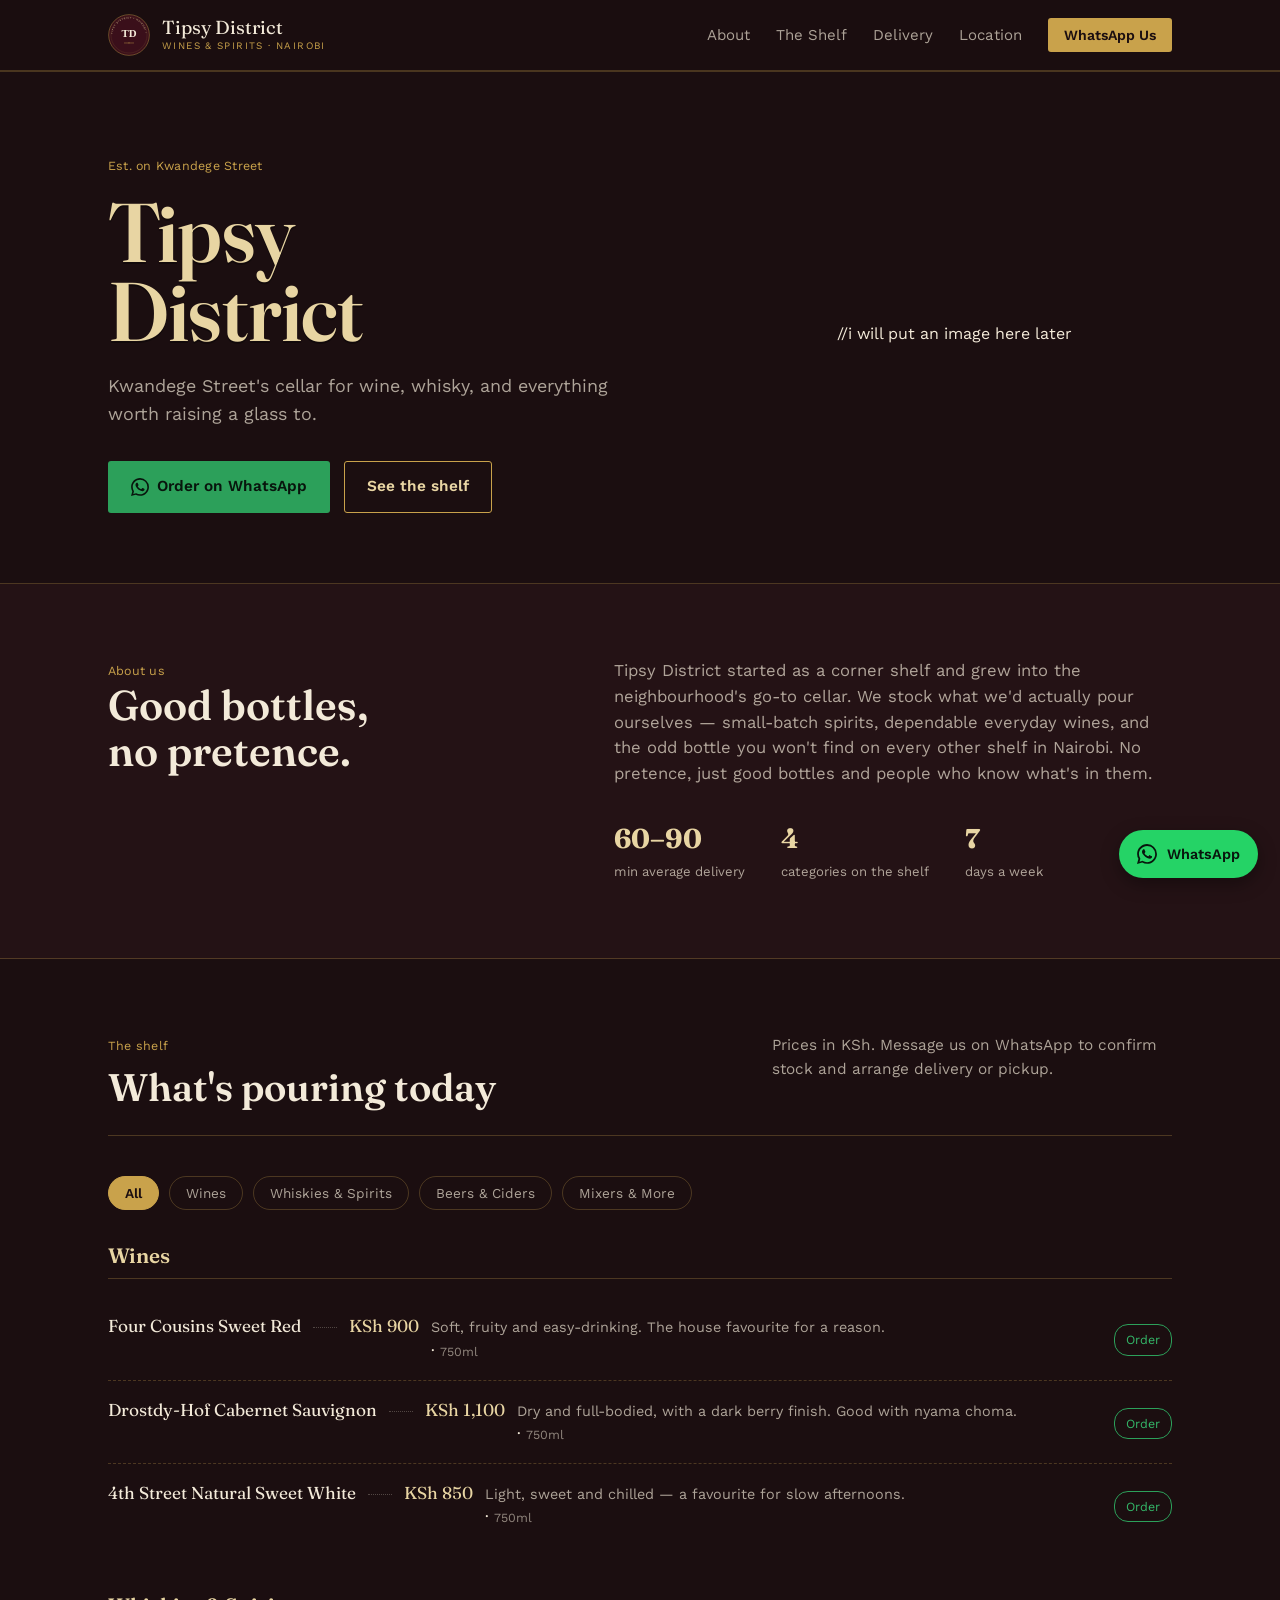
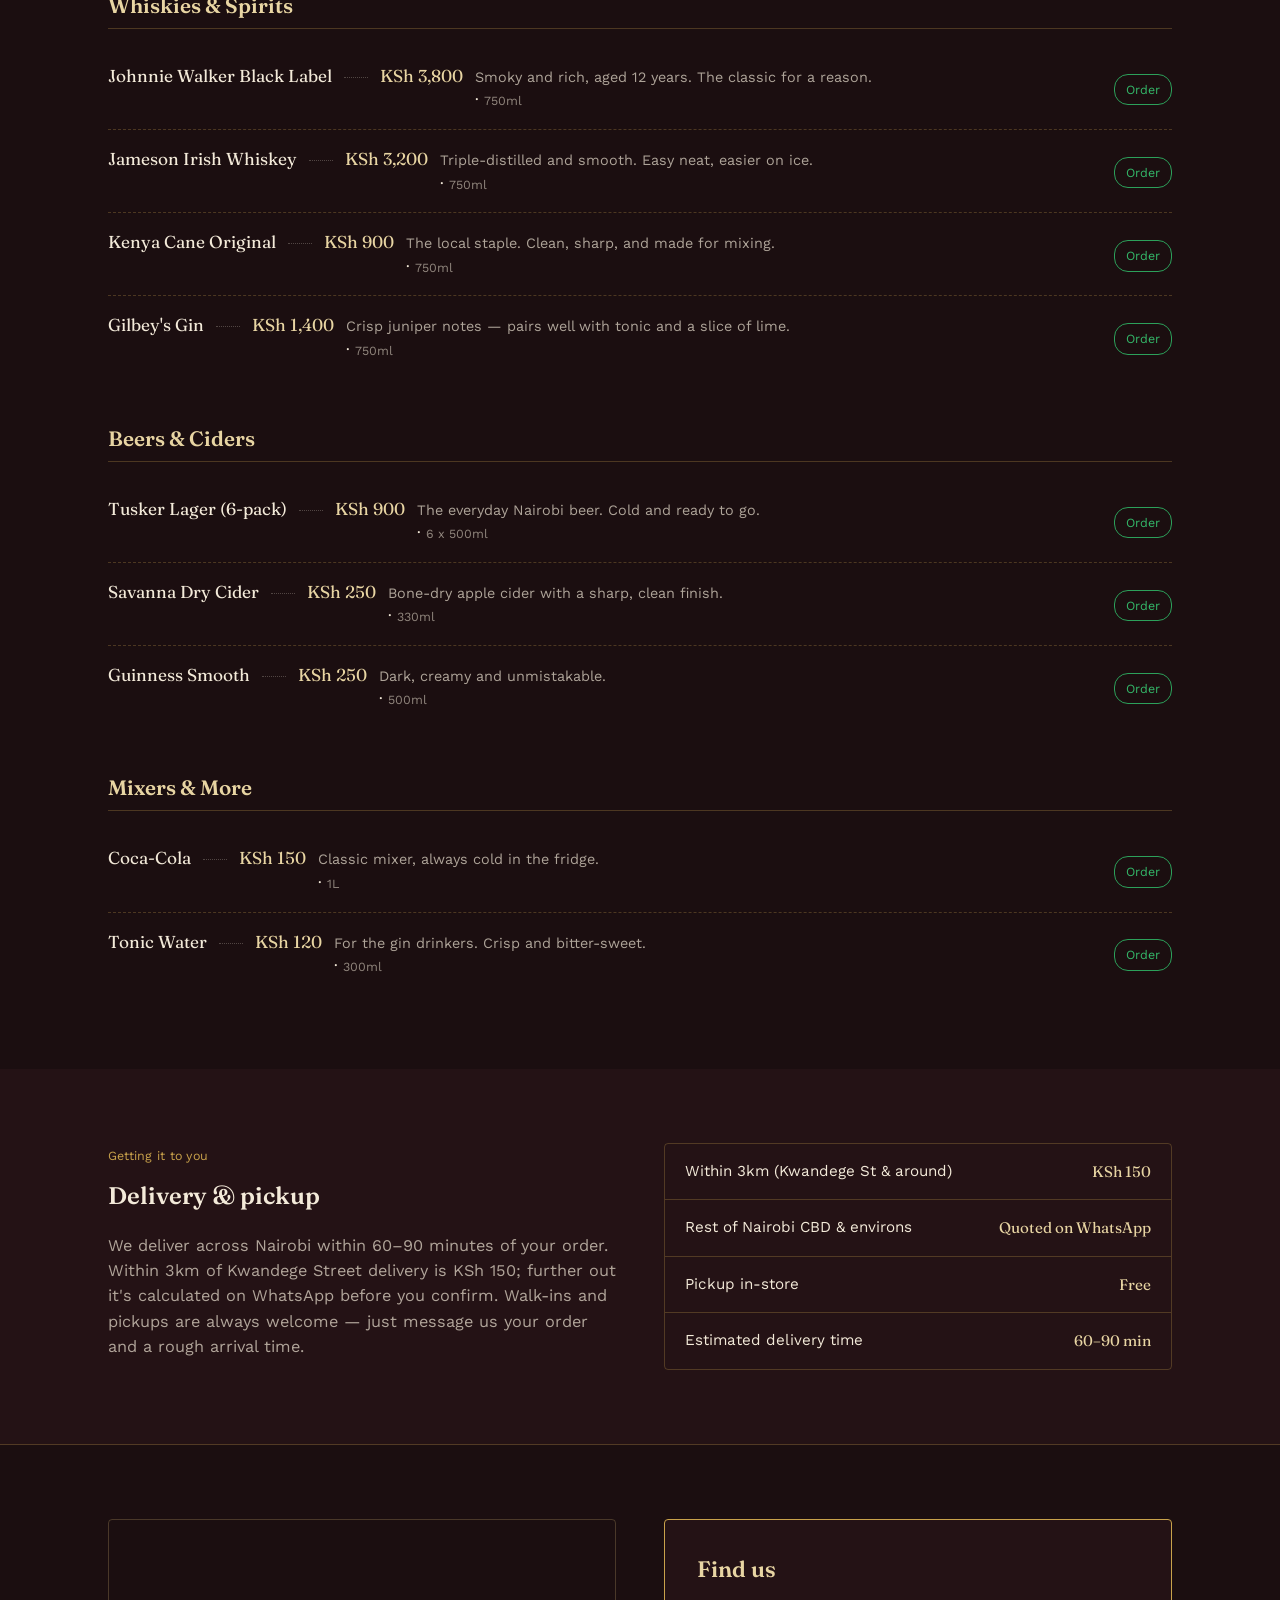
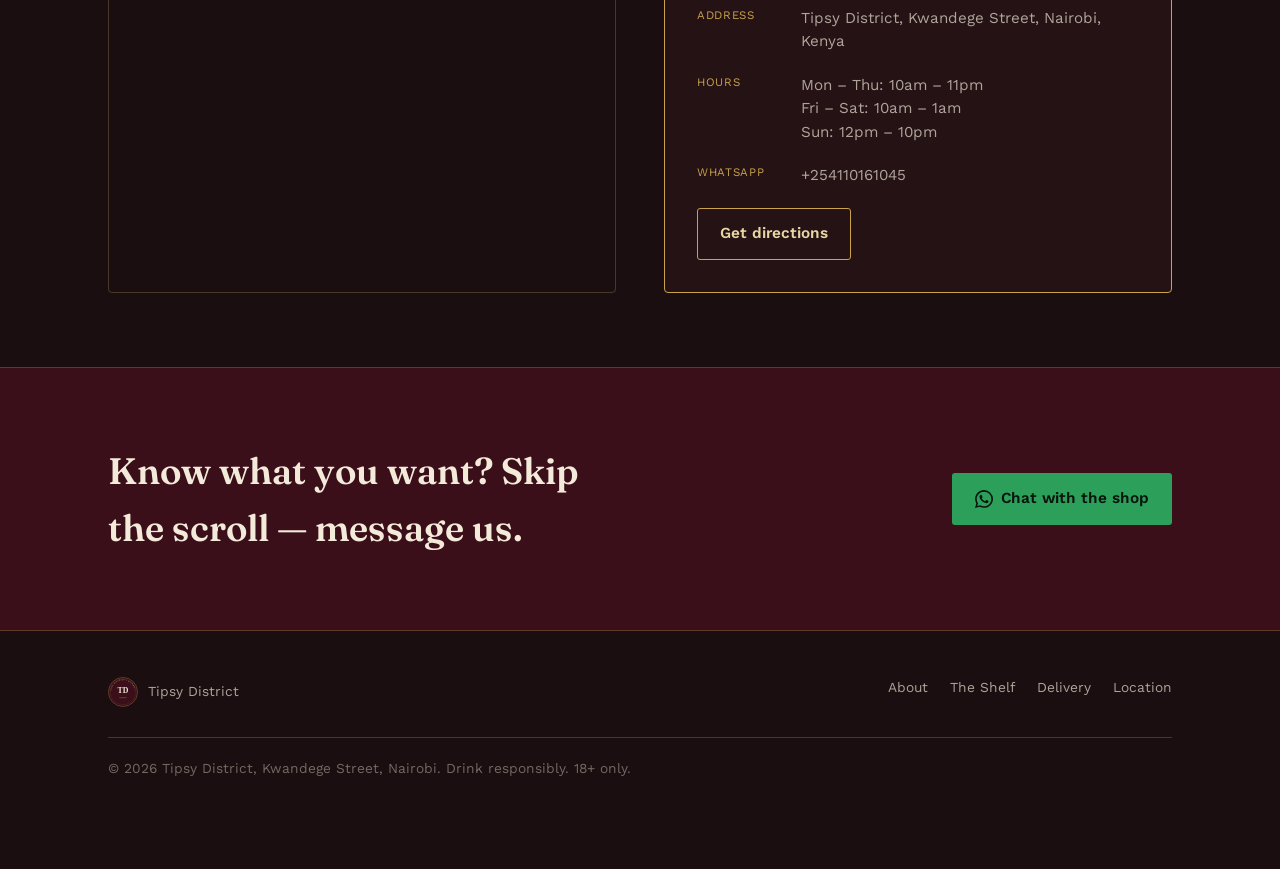
==== tipsy-district/index.html @ b887eca5 "Initial commit" ====
<!DOCTYPE html>
<html lang="en">
<head>
<meta charset="UTF-8">
<meta name="viewport" content="width=device-width, initial-scale=1.0">
<title>Tipsy District — Wines &amp; Spirits, Kwandege Street, Nairobi</title>
<meta name="description" content="Tipsy District is a wines and spirits shop on Kwandege Street, Nairobi. Browse the shelf, order on WhatsApp, and get it delivered.">

<link rel="icon" type="image/svg+xml" href="assets/logo.svg">
<link rel="preconnect" href="https://fonts.googleapis.com">
<link rel="preconnect" href="https://fonts.gstatic.com" crossorigin>
<link href="https://fonts.googleapis.com/css2?family=Fraunces:opsz,wght@9..144,500;9..144,600;9..144,700&family=Work+Sans:wght@400;500;600&display=swap" rel="stylesheet">
<link rel="stylesheet" href="css/style.css">
</head>
<body>

<header class="site-header">
  <nav class="nav">
    <a href="#top" class="brand">
      <img src="assets/logo.svg" alt="Tipsy District emblem">
      <span class="brand-name">Tipsy District<span>WINES &amp; SPIRITS · NAIROBI</span></span>
    </a>
    <button class="nav-toggle" id="navToggle" aria-expanded="false" aria-controls="navLinks" aria-label="Toggle menu">☰</button>
    <ul class="nav-links" id="navLinks">
      <li><a href="#about">About</a></li>
      <li><a href="#menu">The Shelf</a></li>
      <li><a href="#delivery">Delivery</a></li>
      <li><a href="#location">Location</a></li>
      <li><a href="#contact" class="nav-cta">WhatsApp Us</a></li>
    </ul>
  </nav>
</header>

<main id="top">

  <!-- HERO -->
  <section class="hero">
    <div class="wrap">
      <div class="hero-copy">
        <span class="eyebrow">Est. on Kwandege Street</span>
        <h1>Tipsy<br>District</h1>
        <p class="hero-tagline">The neighbourhood cellar for wine, whisky, beer and everything worth raising a glass to — order on WhatsApp, we'll get it to your door.</p>
        <div class="hero-actions">
          <a href="#" class="btn btn-primary" id="heroWaBtn">
            <svg viewBox="0 0 24 24" width="18" height="18" fill="currentColor" aria-hidden="true"><path d="M17.472 14.382c-.297-.149-1.758-.867-2.03-.967-.273-.099-.471-.148-.67.15-.197.297-.767.966-.94 1.164-.173.199-.347.223-.644.075-.297-.15-1.255-.463-2.39-1.475-.883-.788-1.48-1.761-1.653-2.059-.173-.297-.018-.458.13-.606.134-.133.298-.347.446-.52.149-.174.198-.298.298-.497.099-.198.05-.371-.025-.52-.075-.149-.669-1.612-.916-2.207-.242-.579-.487-.5-.669-.51-.173-.008-.371-.01-.57-.01-.198 0-.52.074-.792.372-.272.297-1.04 1.016-1.04 2.479 0 1.462 1.065 2.875 1.213 3.074.149.198 2.096 3.2 5.077 4.487.709.306 1.262.489 1.694.625.712.227 1.36.195 1.871.118.571-.085 1.758-.719 2.006-1.413.248-.694.248-1.289.173-1.413-.074-.124-.272-.198-.57-.347z"/><path d="M12.05 21.785h-.004a9.735 9.735 0 01-4.965-1.36l-.356-.212-3.694.968.986-3.604-.232-.37a9.723 9.723 0 01-1.487-5.18c.002-5.378 4.378-9.753 9.758-9.753 2.607 0 5.055 1.017 6.898 2.862a9.687 9.687 0 012.858 6.9c-.002 5.378-4.378 9.75-9.762 9.75zm8.305-18.06A11.71 11.71 0 0012.05 0C5.495 0 .157 5.335.155 11.892a11.86 11.86 0 001.588 5.945L0 24l6.304-1.654a11.9 11.9 0 005.744 1.464h.005c6.554 0 11.892-5.336 11.895-11.893a11.821 11.821 0 00-3.594-8.192z"/></svg>
            Order on WhatsApp
          </a>
          <a href="#menu" class="btn btn-outline">See the shelf</a>
        </div>
      </div>
      <div class="hero-art" aria-hidden="true">
        //i will put an image here later

      </div>
    </div>
  </section>

  <!-- ABOUT -->
  <section class="about" id="about">
    <div class="wrap about-grid">
      <div>
        <span class="eyebrow">About us</span>
        <h2>Good bottles,<br>no pretence.</h2>
      </div>
      <div class="about-body">
        <p id="aboutText">Loading…</p>
        <div class="about-stats">
          <div><strong>60–90</strong><span>min average delivery</span></div>
          <div><strong>4</strong><span>categories on the shelf</span></div>
          <div><strong>7</strong><span>days a week</span></div>
        </div>
      </div>
    </div>
  </section>

  <!-- MENU / PRODUCTS -->
  <section id="menu">
    <div class="wrap">
      <div class="section-head">
        <div>
          <span class="eyebrow">The shelf</span>
          <h2>What's pouring today</h2>
        </div>
        <p>Prices in KSh. Message us on WhatsApp to confirm stock and arrange delivery or pickup.</p>
      </div>
      <div class="menu-tabs" id="menuTabs"></div>
      <div id="menuList">
        <p class="menu-empty">Loading the shelf…</p>
      </div>
    </div>
  </section>

  <!-- DELIVERY -->
  <section class="delivery" id="delivery">
    <div class="wrap delivery-grid">
      <div class="delivery-body">
        <span class="eyebrow">Getting it to you</span>
        <h2 style="margin: 10px 0 18px;">Delivery &amp; pickup</h2>
        <p id="deliveryText">Loading…</p>
      </div>
      <ul class="delivery-list">
        <li><span class="zone">Within 3km (Kwandege St &amp; around)</span><span class="fee">KSh 150</span></li>
        <li><span class="zone">Rest of Nairobi CBD &amp; environs</span><span class="fee">Quoted on WhatsApp</span></li>
        <li><span class="zone">Pickup in-store</span><span class="fee">Free</span></li>
        <li><span class="zone">Estimated delivery time</span><span class="fee">60–90 min</span></li>
      </ul>
    </div>
  </section>

  <!-- LOCATION -->
  <section id="location">
    <div class="wrap location-grid">
      <div class="location-map">
        <iframe
          src="https://www.google.com/maps?q=Tipsy+District,+Kwandege+St,+Nairobi&output=embed"
          title="Tipsy District location on the map"
          loading="lazy"
          referrerpolicy="no-referrer-when-downgrade">
        </iframe>
      </div>
      <div class="plaque">
        <h3>Find us</h3>
        <div class="plaque-row">
          <span class="plaque-label">ADDRESS</span>
          <span class="plaque-value" id="addressText">Loading…</span>
        </div>
        <div class="plaque-row">
          <span class="plaque-label">HOURS</span>
          <span class="plaque-value" id="hoursText">Loading…</span>
        </div>
        <div class="plaque-row">
          <span class="plaque-label">WHATSAPP</span>
          <span class="plaque-value" id="phoneText">Loading…</span>
        </div>
        <a href="#" class="btn btn-outline" id="directionsBtn" style="width: fit-content;" target="_blank" rel="noopener">Get directions</a>
      </div>
    </div>
  </section>

  <!-- CONTACT BAND -->
  <section class="contact-band" id="contact">
    <div class="wrap">
      <h2>Know what you want? Skip the scroll — message us.</h2>
      <a href="#" class="btn btn-primary" id="bandWaBtn">
        <svg viewBox="0 0 24 24" width="18" height="18" fill="currentColor" aria-hidden="true"><path d="M17.472 14.382c-.297-.149-1.758-.867-2.03-.967-.273-.099-.471-.148-.67.15-.197.297-.767.966-.94 1.164-.173.199-.347.223-.644.075-.297-.15-1.255-.463-2.39-1.475-.883-.788-1.48-1.761-1.653-2.059-.173-.297-.018-.458.13-.606.134-.133.298-.347.446-.52.149-.174.198-.298.298-.497.099-.198.05-.371-.025-.52-.075-.149-.669-1.612-.916-2.207-.242-.579-.487-.5-.669-.51-.173-.008-.371-.01-.57-.01-.198 0-.52.074-.792.372-.272.297-1.04 1.016-1.04 2.479 0 1.462 1.065 2.875 1.213 3.074.149.198 2.096 3.2 5.077 4.487.709.306 1.262.489 1.694.625.712.227 1.36.195 1.871.118.571-.085 1.758-.719 2.006-1.413.248-.694.248-1.289.173-1.413-.074-.124-.272-.198-.57-.347z"/><path d="M12.05 21.785h-.004a9.735 9.735 0 01-4.965-1.36l-.356-.212-3.694.968.986-3.604-.232-.37a9.723 9.723 0 01-1.487-5.18c.002-5.378 4.378-9.753 9.758-9.753 2.607 0 5.055 1.017 6.898 2.862a9.687 9.687 0 012.858 6.9c-.002 5.378-4.378 9.75-9.762 9.75zm8.305-18.06A11.71 11.71 0 0012.05 0C5.495 0 .157 5.335.155 11.892a11.86 11.86 0 001.588 5.945L0 24l6.304-1.654a11.9 11.9 0 005.744 1.464h.005c6.554 0 11.892-5.336 11.895-11.893a11.821 11.821 0 00-3.594-8.192z"/></svg>
        Chat with the shop
      </a>
    </div>
  </section>

</main>

<footer>
  <div class="wrap">
    <div class="footer-grid">
      <div class="footer-brand">
        <img src="assets/logo.svg" alt="">
        <span>Tipsy District</span>
      </div>
      <ul class="footer-links">
        <li><a href="#about">About</a></li>
        <li><a href="#menu">The Shelf</a></li>
        <li><a href="#delivery">Delivery</a></li>
        <li><a href="#location">Location</a></li>
      </ul>
    </div>
    <p class="footer-bottom">© <span id="year"></span> Tipsy District, Kwandege Street, Nairobi. Drink responsibly. 18+ only.</p>
  </div>
</footer>

<a href="#" class="wa-float" id="floatWaBtn" target="_blank" rel="noopener" aria-label="Message us on WhatsApp">
  <svg viewBox="0 0 24 24" fill="currentColor" aria-hidden="true"><path d="M17.472 14.382c-.297-.149-1.758-.867-2.03-.967-.273-.099-.471-.148-.67.15-.197.297-.767.966-.94 1.164-.173.199-.347.223-.644.075-.297-.15-1.255-.463-2.39-1.475-.883-.788-1.48-1.761-1.653-2.059-.173-.297-.018-.458.13-.606.134-.133.298-.347.446-.52.149-.174.198-.298.298-.497.099-.198.05-.371-.025-.52-.075-.149-.669-1.612-.916-2.207-.242-.579-.487-.5-.669-.51-.173-.008-.371-.01-.57-.01-.198 0-.52.074-.792.372-.272.297-1.04 1.016-1.04 2.479 0 1.462 1.065 2.875 1.213 3.074.149.198 2.096 3.2 5.077 4.487.709.306 1.262.489 1.694.625.712.227 1.36.195 1.871.118.571-.085 1.758-.719 2.006-1.413.248-.694.248-1.289.173-1.413-.074-.124-.272-.198-.57-.347z"/><path d="M12.05 21.785h-.004a9.735 9.735 0 01-4.965-1.36l-.356-.212-3.694.968.986-3.604-.232-.37a9.723 9.723 0 01-1.487-5.18c.002-5.378 4.378-9.753 9.758-9.753 2.607 0 5.055 1.017 6.898 2.862a9.687 9.687 0 012.858 6.9c-.002 5.378-4.378 9.75-9.762 9.75zm8.305-18.06A11.71 11.71 0 0012.05 0C5.495 0 .157 5.335.155 11.892a11.86 11.86 0 001.588 5.945L0 24l6.304-1.654a11.9 11.9 0 005.744 1.464h.005c6.554 0 11.892-5.336 11.895-11.893a11.821 11.821 0 00-3.594-8.192z"/></svg>
  <span id="floatWaLabel">WhatsApp</span>
</a>

<script src="js/main.js"></script>
</body>
</html>
---- tipsy-district/css/style.css ----
/* ---------------------------------------------------------
   Tipsy District — design tokens
--------------------------------------------------------- */
:root {
  --ink: #1B0E10;
  --burgundy: #5C1A2B;
  --burgundy-deep: #3A0F1A;
  --brass: #C9A24B;
  --brass-soft: #E8D5A3;
  --paper: #F3EAD9;
  --surface: #241215;
  --surface-line: rgba(201, 162, 75, 0.28);
  --text-dim: rgba(243, 234, 217, 0.68);

  --font-display: "Fraunces", Georgia, "Times New Roman", serif;
  --font-body: "Work Sans", -apple-system, BlinkMacSystemFont, "Segoe UI", sans-serif;

  --content-width: 1120px;
}

@media (prefers-reduced-motion: no-preference) {
  html { scroll-behavior: smooth; }
}

* { box-sizing: border-box; }

html, body {
  margin: 0;
  padding: 0;
  background: var(--ink);
  color: var(--paper);
  font-family: var(--font-body);
  font-size: 16px;
  line-height: 1.55;
}

body {
  
}

img { max-width: 100%; display: block; }

a { color: inherit; }

h1, h2, h3 {
  font-family: var(--font-display);
  font-weight: 600;
  margin: 0;
  color: var(--paper);
}

p { margin: 0; }

.wrap {
  max-width: var(--content-width);
  margin: 0 auto;
  padding: 0 28px;
}

.eyebrow {
  font-family: var(--font-body);
  font-size: 0.78rem;
  color: var(--brass);
  letter-spacing: 0.02em;
}

/* Focus visibility */
a:focus-visible,
button:focus-visible,
input:focus-visible,
textarea:focus-visible {
  outline: 2px solid var(--brass);
  outline-offset: 3px;
}

/* ---------------------------------------------------------
   Nav
--------------------------------------------------------- */
.site-header {
  position: sticky;
  top: 0;
  z-index: 40;
  background: rgba(27, 14, 16, 0.92);
  backdrop-filter: blur(6px);
  border-bottom: 2px solid var(--surface-line);
}

.nav {
  display: flex;
  align-items: center;
  justify-content: space-between;
  padding: 14px 28px;
  max-width: var(--content-width);
  margin: 0 auto;
  gap: 18px;
}

.brand {
  display: flex;
  align-items: center;
  gap: 12px;
  text-decoration: none;
}

.brand img { width: 42px; height: 42px; }

.brand-name {
  font-family: var(--font-display);
  font-size: 1.18rem;
  color: var(--paper);
  line-height: 1;
}

.brand-name span {
  display: block;
  font-family: var(--font-body);
  font-size: 0.62rem;
  color: var(--brass);
  letter-spacing: 0.14em;
  margin-top: 3px;
}

.nav-links {
  display: flex;
  align-items: center;
  gap: 26px;
  list-style: none;
  margin: 0;
  padding: 0;
}

.nav-links a {
  text-decoration: none;
  color: var(--text-dim);
  font-size: 0.94rem;
  transition: color 0.15s ease;
}

.nav-links a:hover { color: var(--brass-soft); }

.nav-cta {
  background: var(--brass);
  color: var(--ink) !important;
  padding: 9px 16px;
  border-radius: 3px;
  font-weight: 600;
  font-size: 0.88rem !important;
}

.nav-cta:hover { background: var(--brass-soft); }

.nav-toggle {
  display: none;
  background: none;
  border: 1px solid var(--surface-line);
  color: var(--paper);
  border-radius: 3px;
  padding: 8px 10px;
  font-size: 1.1rem;
}

/* ---------------------------------------------------------
   Hero
--------------------------------------------------------- */
.hero {
  padding: 84px 0 70px;
  border-bottom: 1px solid var(--surface-line);
  position: relative;
  overflow: hidden;
}

.hero .wrap {
  display: grid;
  grid-template-columns: 1.15fr 0.85fr;
  gap: 40px;
  align-items: center;
}

.hero-copy .eyebrow { display: block; margin-bottom: 18px; }

.hero h1 {
  font-size: clamp(3rem, 7vw, 5.2rem);
  line-height: 0.94;
  letter-spacing: -0.01em;
  color: var(--brass-soft);
  text-shadow: 0 2px 0 rgba(0,0,0,0.35);
}

.hero-tagline {
  margin-top: 22px;
  max-width: 46ch;
  font-size: 1.12rem;
  color: var(--text-dim);
}

.hero-actions {
  display: flex;
  gap: 14px;
  margin-top: 34px;
  flex-wrap: wrap;
}

.btn {
  display: inline-flex;
  align-items: center;
  gap: 8px;
  padding: 13px 22px;
  border-radius: 3px;
  text-decoration: none;
  font-size: 0.96rem;
  font-weight: 600;
  border: 1px solid transparent;
  cursor: pointer;
  transition: transform 0.12s ease, background 0.15s ease, border-color 0.15s ease;
}

.btn:hover { transform: translateY(-1px); }

.btn-primary {
  background: #2CA05A;
  color: #08150d;
}
.btn-primary:hover { background: #34b869; }

.btn-outline {
  background: transparent;
  border-color: var(--brass);
  color: var(--brass-soft);
}
.btn-outline:hover { background: rgba(201,162,75,0.1); }

.hero-art {
  display: flex;
  justify-content: center;
}

.hero-art svg { width: 100%; max-width: 300px; height: auto; }

/* ---------------------------------------------------------
   Section shell
--------------------------------------------------------- */
section { padding: 74px 0; }

.section-head {
  display: flex;
  align-items: baseline;
  justify-content: space-between;
  gap: 20px;
  margin-bottom: 40px;
  border-bottom: 1px solid var(--surface-line);
  padding-bottom: 18px;
}

.section-head h2 {
  font-size: clamp(1.8rem, 3vw, 2.4rem);
}

.section-head p {
  color: var(--text-dim);
  max-width: 40ch;
  font-size: 0.96rem;
}

/* ---------------------------------------------------------
   About
--------------------------------------------------------- */
.about { background: var(--surface); border-bottom: 1px solid var(--surface-line); }

.about-grid {
  display: grid;
  grid-template-columns: 0.9fr 1.1fr;
  gap: 50px;
  align-items: start;
}

.about h2 {
  font-size: clamp(1.9rem, 3.4vw, 2.6rem);
  line-height: 1.1;
}

.about-body p {
  font-size: 1.04rem;
  color: var(--text-dim);
  max-width: 60ch;
}

.about-stats {
  margin-top: 30px;
  display: flex;
  gap: 36px;
  flex-wrap: wrap;
}

.about-stats div strong {
  display: block;
  font-family: var(--font-display);
  font-size: 1.7rem;
  color: var(--brass-soft);
}

.about-stats div span {
  font-size: 0.82rem;
  color: var(--text-dim);
}

/* ---------------------------------------------------------
   Menu / Products
--------------------------------------------------------- */
.menu-tabs {
  display: flex;
  flex-wrap: wrap;
  gap: 10px;
  margin-bottom: 30px;
}

.menu-tab {
  background: transparent;
  border: 1px solid var(--surface-line);
  color: var(--text-dim);
  padding: 8px 16px;
  border-radius: 20px;
  font-size: 0.85rem;
  cursor: pointer;
  font-family: var(--font-body);
  transition: border-color 0.15s ease, color 0.15s ease, background 0.15s ease;
}

.menu-tab:hover { border-color: var(--brass); color: var(--brass-soft); }

.menu-tab.active {
  background: var(--brass);
  border-color: var(--brass);
  color: var(--ink);
  font-weight: 600;
}

.menu-category { margin-bottom: 44px; }

.menu-category:last-child { margin-bottom: 0; }

.menu-category-title {
  font-family: var(--font-display);
  font-size: 1.3rem;
  color: var(--brass-soft);
  margin-bottom: 6px;
}

.menu-category-rule {
  height: 1px;
  background: var(--surface-line);
  margin-bottom: 18px;
}

.menu-row {
  display: flex;
  align-items: baseline;
  gap: 12px;
  padding: 16px 0;
  border-bottom: 1px dashed var(--surface-line);
}

.menu-row:last-child { border-bottom: none; }

.menu-row-name {
  font-family: var(--font-display);
  font-size: 1.08rem;
  color: var(--paper);
  white-space: nowrap;
}

.menu-row-leader {
  flex: 1;
  border-bottom: 1px dotted rgba(243, 234, 217, 0.25);
  transform: translateY(-4px);
  min-width: 24px;
}

.menu-row-price {
  font-family: var(--font-display);
  font-size: 1.08rem;
  color: var(--brass-soft);
  white-space: nowrap;
}

.menu-row-meta {
  flex-basis: 100%;
  display: flex;
  justify-content: space-between;
  align-items: center;
  gap: 12px;
  margin-top: 2px;
}

.menu-row-desc {
  font-size: 0.9rem;
  color: var(--text-dim);
  max-width: 56ch;
}

.menu-row-vol {
  font-size: 0.78rem;
  color: var(--text-dim);
  opacity: 0.8;
  white-space: nowrap;
}

.menu-row-order {
  flex-shrink: 0;
  text-decoration: none;
  font-size: 0.78rem;
  color: #34b869;
  border: 1px solid #2CA05A;
  padding: 5px 11px;
  border-radius: 14px;
  white-space: nowrap;
  transition: background 0.15s ease, color 0.15s ease;
}

.menu-row-order:hover { background: #2CA05A; color: #08150d; }

.menu-row.unavailable { opacity: 0.45; }
.menu-row.unavailable .menu-row-order { display: none; }

.menu-empty {
  color: var(--text-dim);
  font-size: 0.95rem;
  padding: 30px 0;
}

/* ---------------------------------------------------------
   Delivery
--------------------------------------------------------- */
.delivery { background: var(--surface); border-bottom: 1px solid var(--surface-line); }

.delivery-grid {
  display: grid;
  grid-template-columns: 1fr 1fr;
  gap: 48px;
}

.delivery-body p { color: var(--text-dim); font-size: 1.02rem; white-space: pre-line; }

.delivery-list {
  list-style: none;
  margin: 0;
  padding: 0;
  border: 1px solid var(--surface-line);
  border-radius: 4px;
  overflow: hidden;
}

.delivery-list li {
  display: flex;
  justify-content: space-between;
  padding: 16px 20px;
  border-bottom: 1px solid var(--surface-line);
  font-size: 0.95rem;
}

.delivery-list li:last-child { border-bottom: none; }

.delivery-list .zone { color: var(--paper); }
.delivery-list .fee { color: var(--brass-soft); font-family: var(--font-display); }

/* ---------------------------------------------------------
   Location
--------------------------------------------------------- */
.location-grid {
  display: grid;
  grid-template-columns: 1fr 1fr;
  gap: 48px;
  align-items: stretch;
}

.location-map {
  border: 1px solid var(--surface-line);
  border-radius: 4px;
  overflow: hidden;
  min-height: 340px;
  filter: grayscale(0.25) sepia(0.12);
}

.location-map iframe {
  width: 100%;
  height: 100%;
  min-height: 340px;
  border: 0;
  display: block;
}

.plaque {
  border: 1px solid var(--brass);
  border-radius: 4px;
  padding: 32px;
  background: var(--surface);
  display: flex;
  flex-direction: column;
  justify-content: center;
  gap: 20px;
}

.plaque h3 {
  font-size: 1.4rem;
  color: var(--brass-soft);
}

.plaque-row { display: flex; gap: 14px; align-items: flex-start; }

.plaque-label {
  font-size: 0.72rem;
  color: var(--brass);
  letter-spacing: 0.06em;
  min-width: 90px;
}

.plaque-value {
  color: var(--text-dim);
  font-size: 0.95rem;
  white-space: pre-line;
}

/* ---------------------------------------------------------
   Contact / CTA band
--------------------------------------------------------- */
.contact-band {
  background: var(--burgundy-deep);
  border-top: 1px solid var(--surface-line);
  border-bottom: 1px solid var(--surface-line);
  text-align: left;
}

.contact-band .wrap {
  display: flex;
  align-items: center;
  justify-content: space-between;
  gap: 24px;
  flex-wrap: wrap;
}

.contact-band h2 {
  font-size: clamp(1.7rem, 3vw, 2.3rem);
  max-width: 20ch;
}

/* ---------------------------------------------------------
   Footer
--------------------------------------------------------- */
footer {
  padding: 46px 0 90px;
  font-size: 0.86rem;
  color: var(--text-dim);
}

.footer-grid {
  display: flex;
  justify-content: space-between;
  gap: 24px;
  flex-wrap: wrap;
  border-bottom: 1px solid var(--surface-line);
  padding-bottom: 30px;
  margin-bottom: 20px;
}

.footer-brand { display: flex; align-items: center; gap: 10px; }
.footer-brand img { width: 30px; height: 30px; }

.footer-links { display: flex; gap: 22px; list-style: none; padding: 0; margin: 0; }
.footer-links a { text-decoration: none; color: var(--text-dim); }
.footer-links a:hover { color: var(--brass-soft); }

.footer-bottom { opacity: 0.6; }

/* ---------------------------------------------------------
   WhatsApp floating button
--------------------------------------------------------- */
.wa-float {
  position: fixed;
  bottom: 22px;
  right: 22px;
  z-index: 50;
  display: inline-flex;
  align-items: center;
  gap: 10px;
  background: #25D366;
  color: #08150d;
  padding: 13px 18px;
  border-radius: 30px;
  text-decoration: none;
  font-weight: 600;
  font-size: 0.9rem;
  box-shadow: 0 6px 18px rgba(0,0,0,0.35);
  transition: transform 0.15s ease;
}

.wa-float:hover { transform: translateY(-2px); }

.wa-float svg { width: 20px; height: 20px; flex-shrink: 0; }

/* ---------------------------------------------------------
   Responsive
--------------------------------------------------------- */
@media (max-width: 860px) {
  .hero .wrap { grid-template-columns: 1fr; }
  .hero-art { order: -1; }
  .hero-art svg { max-width: 190px; }
  .about-grid,
  .delivery-grid,
  .location-grid { grid-template-columns: 1fr; }
  .nav-links {
    position: fixed;
    top: 68px;
    left: 0;
    right: 0;
    background: var(--ink);
    border-bottom: 1px solid var(--surface-line);
    flex-direction: column;
    align-items: flex-start;
    padding: 20px 28px 26px;
    gap: 16px;
    display: none;
  }
  .nav-links.open { display: flex; }
  .nav-toggle { display: inline-flex; }
  .contact-band .wrap { flex-direction: column; align-items: flex-start; }
}

@media (max-width: 560px) {
  .wrap { padding: 0 18px; }
  .hero { padding: 54px 0 46px; }
  section { padding: 54px 0; }
  .menu-row { flex-wrap: wrap; }
  .menu-row-leader { display: none; }
  .footer-grid { flex-direction: column; align-items: flex-start; }
}
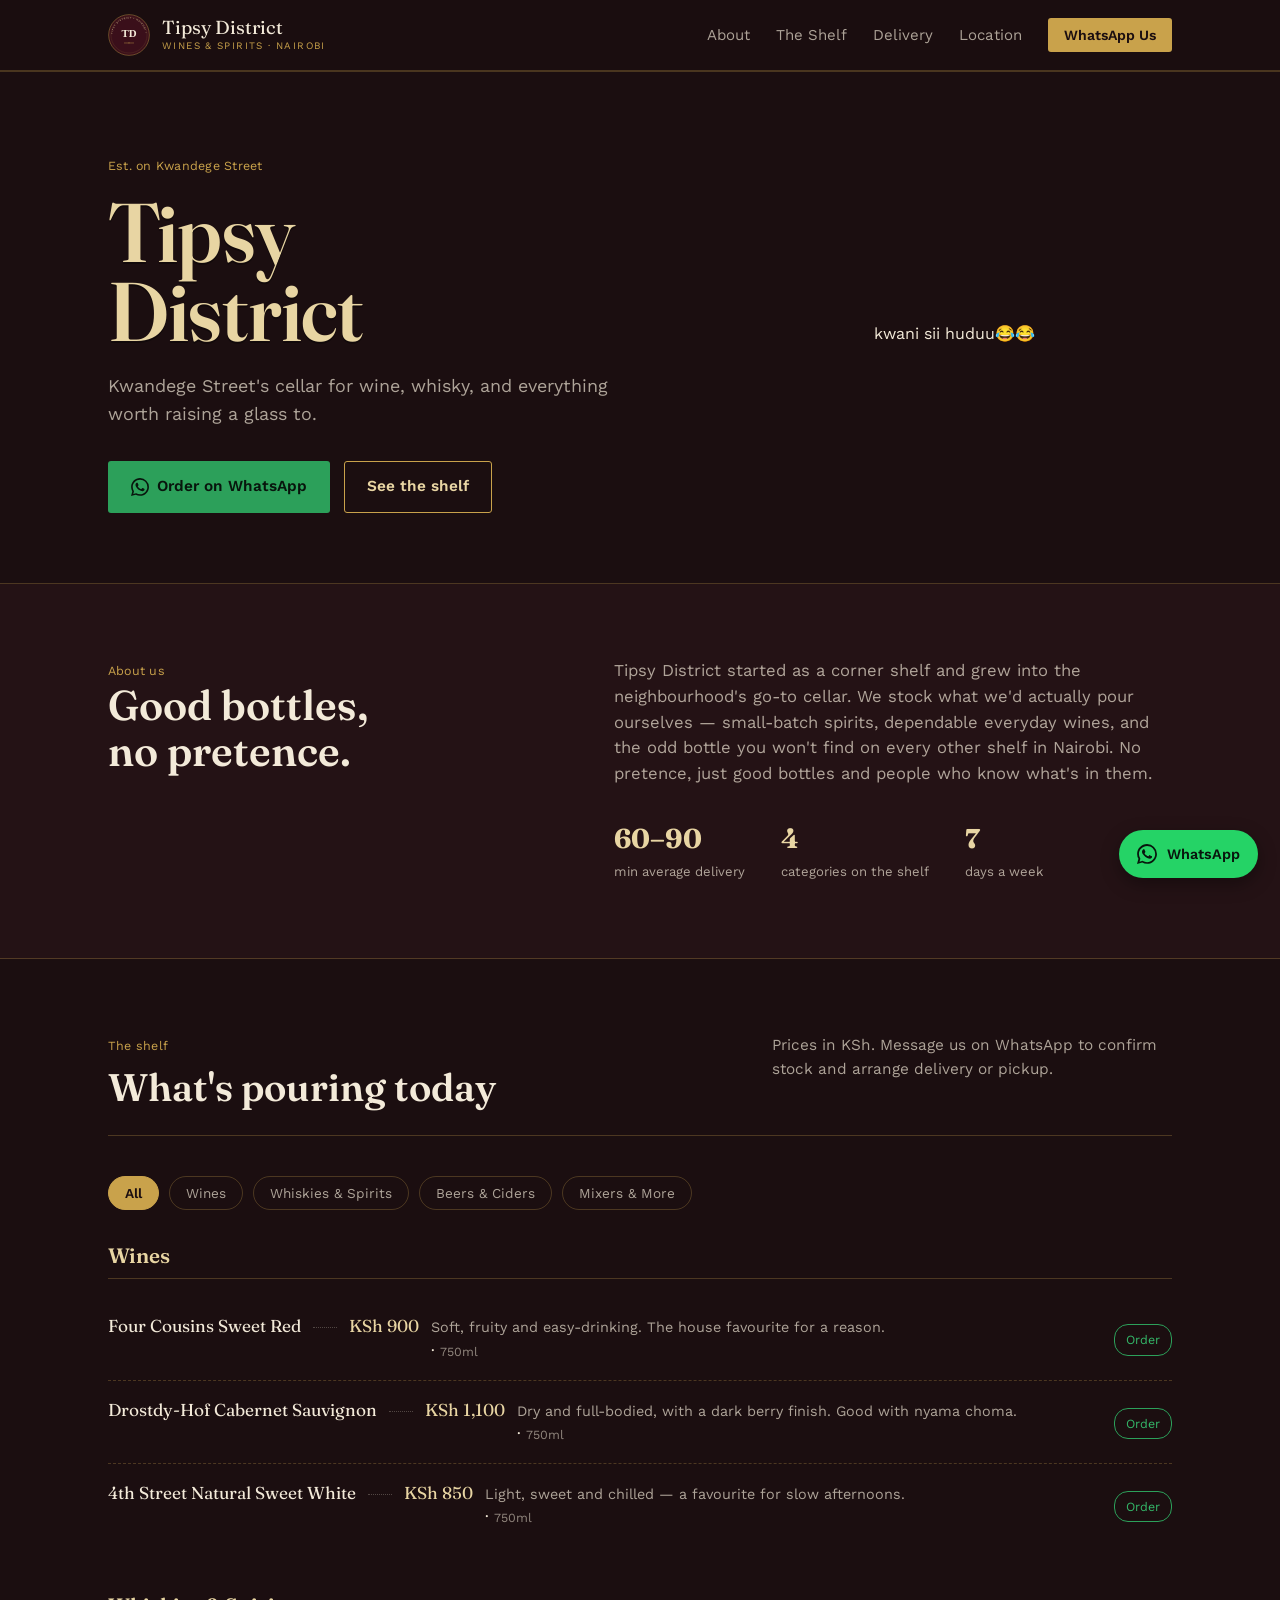
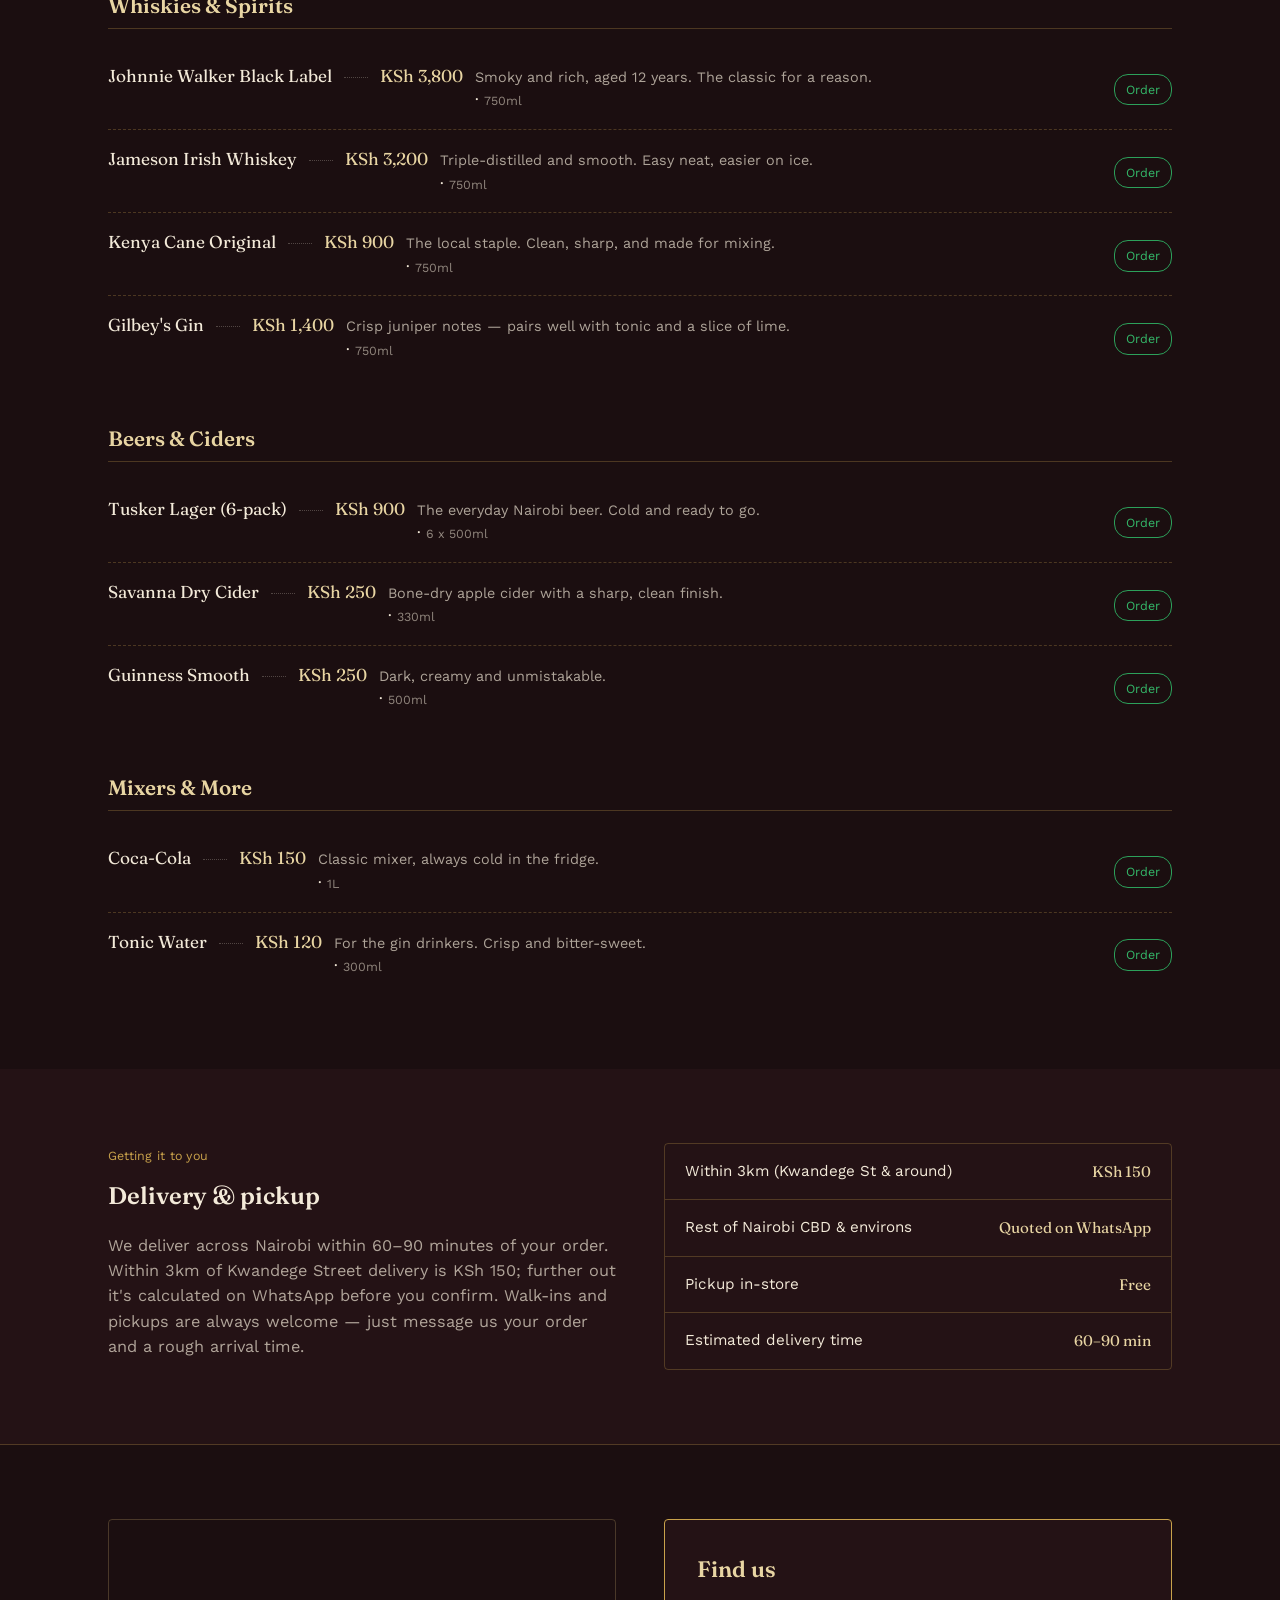
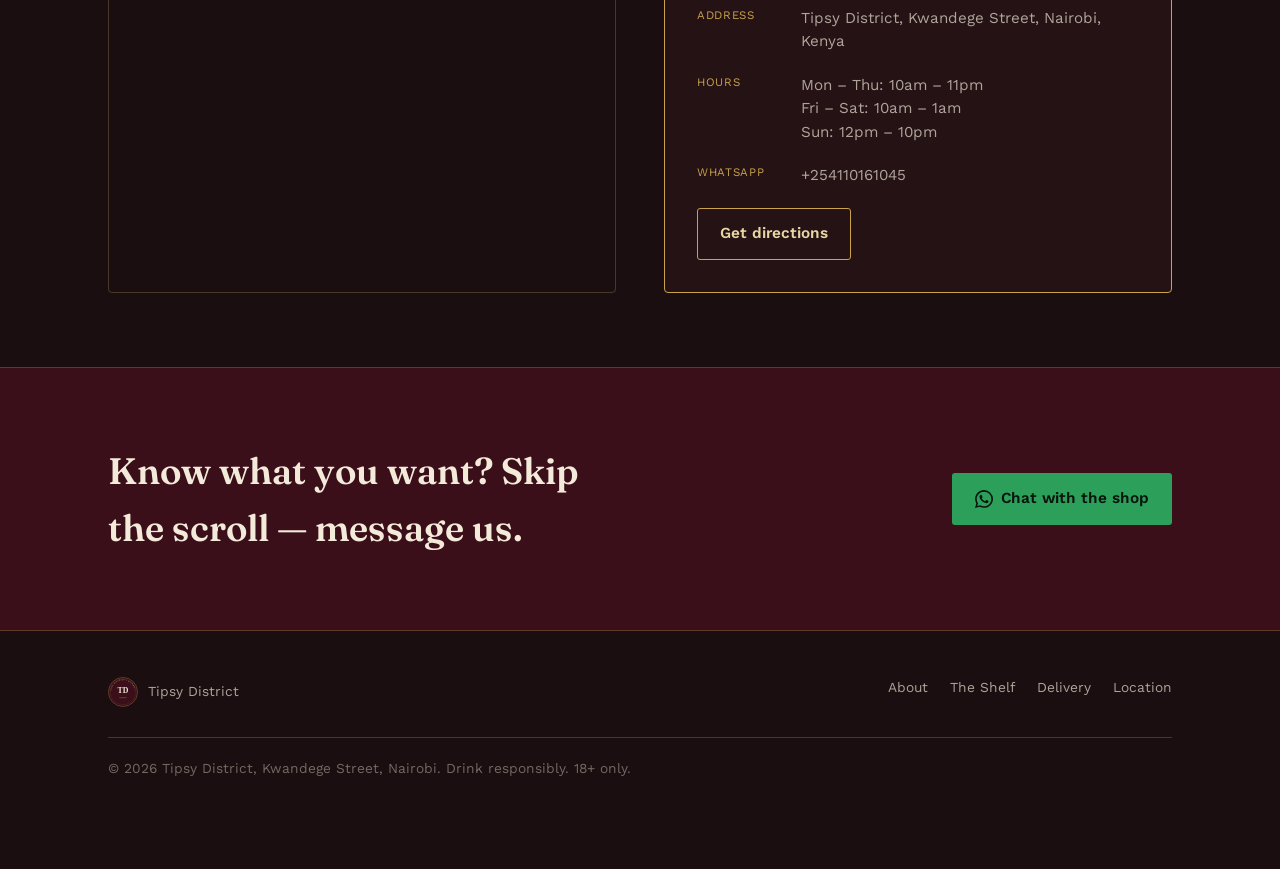
==== commit 6d58a29d: "Update index.html" ====
--- a/tipsy-district/index.html
+++ b/tipsy-district/index.html
@@ -49,7 +49,7 @@
         </div>
       </div>
       <div class="hero-art" aria-hidden="true">
-        //i will put an image here later
+        kwani sii huduu😂😂
 
       </div>
     </div>
@@ -174,5 +174,17 @@
 </a>
 
 <script src="js/main.js"></script>
+  <script src="https://identity.netlify.com/v1/netlify-identity-widget.js"></script>
+<script>
+  if (window.netlifyIdentity) {
+    window.netlifyIdentity.on("init", (user) => {
+      if (!user) {
+        window.netlifyIdentity.on("login", () => {
+          document.location.href = "/admin/";
+        });
+      }
+    });
+  }
+</script>
 </body>
 </html>
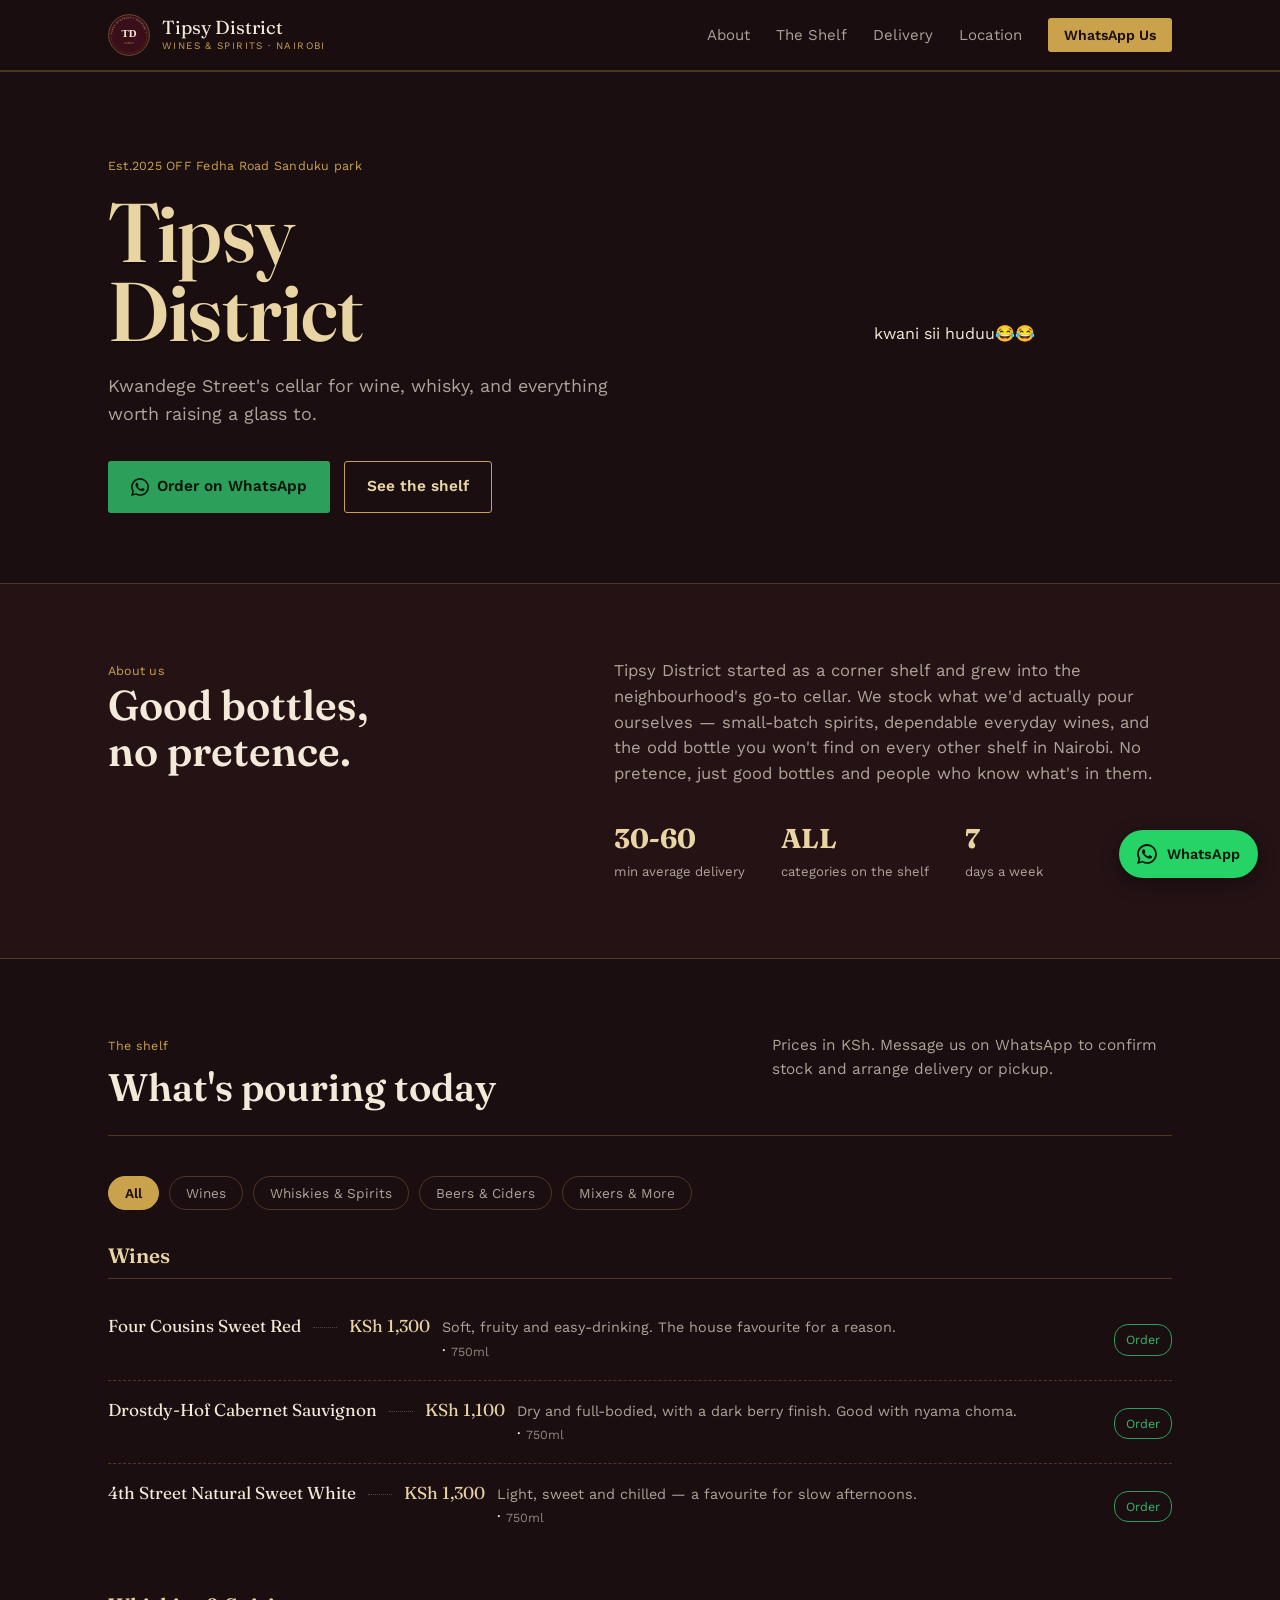
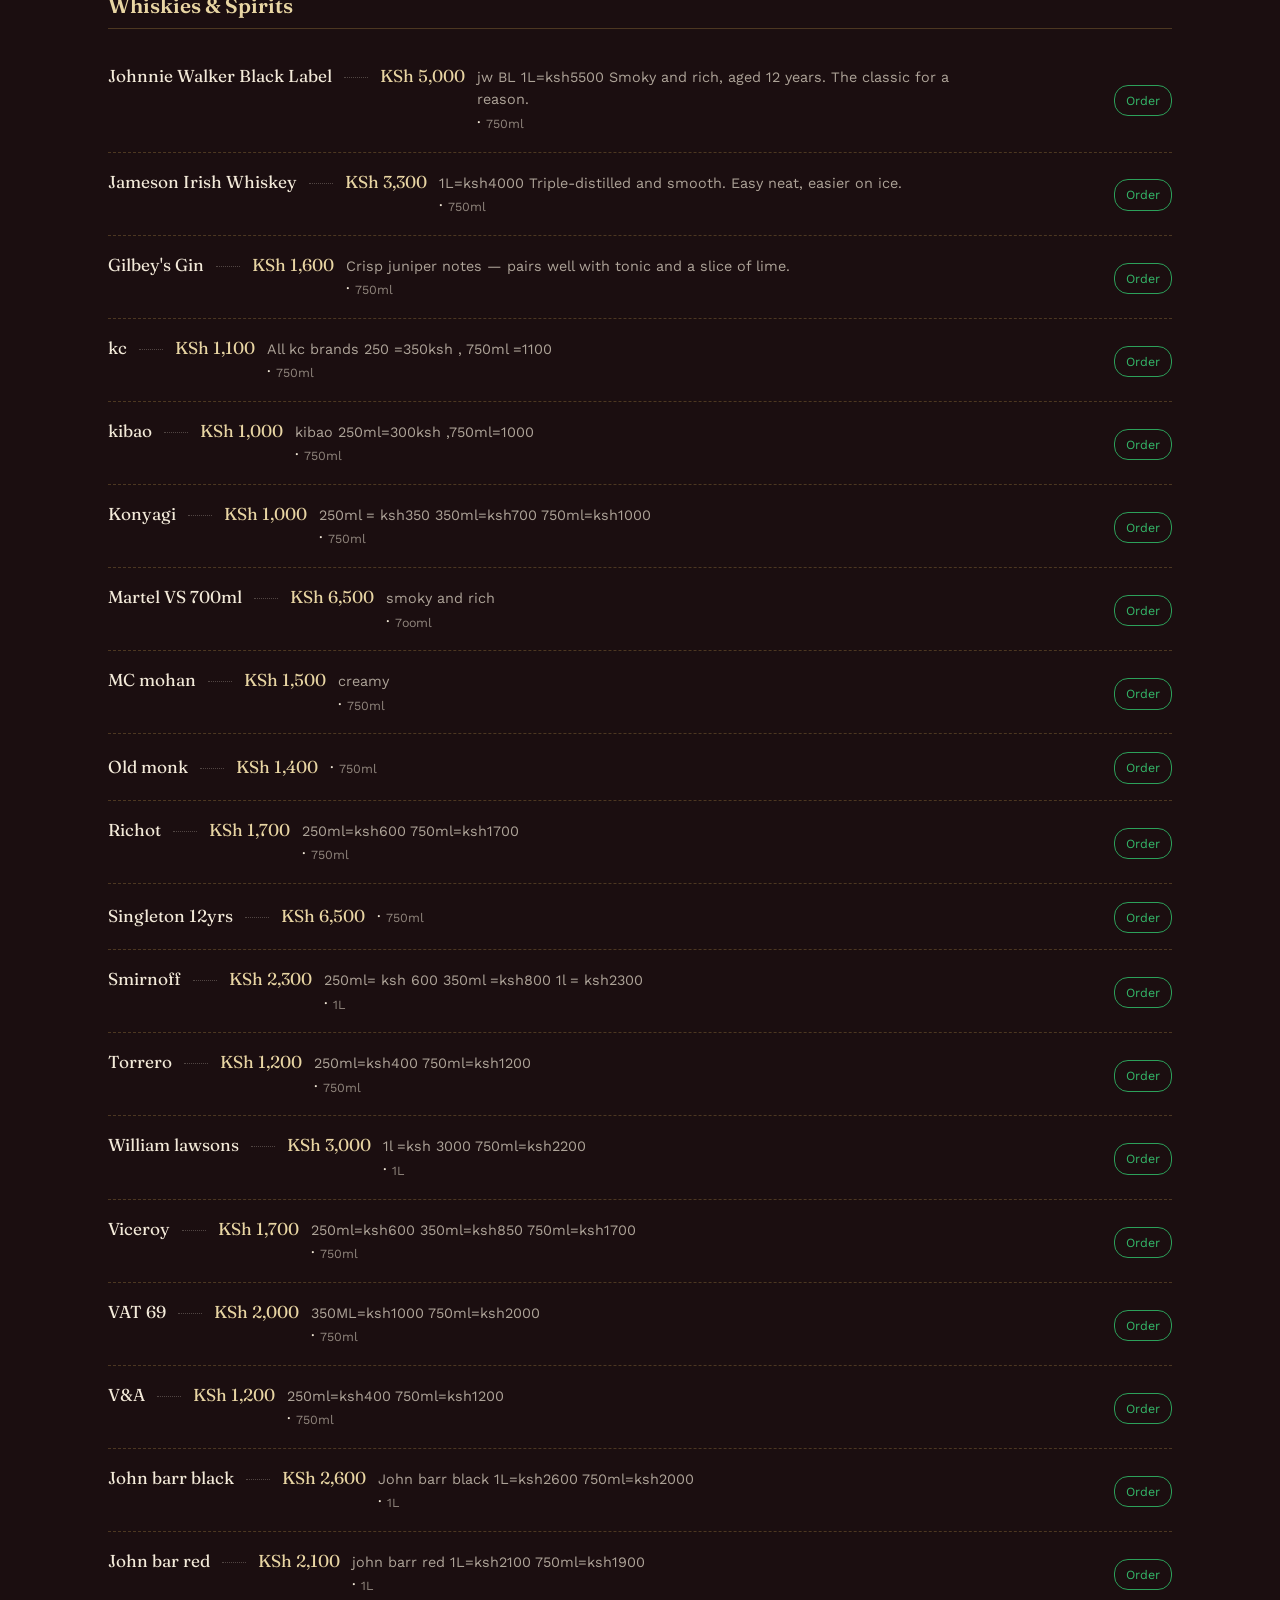
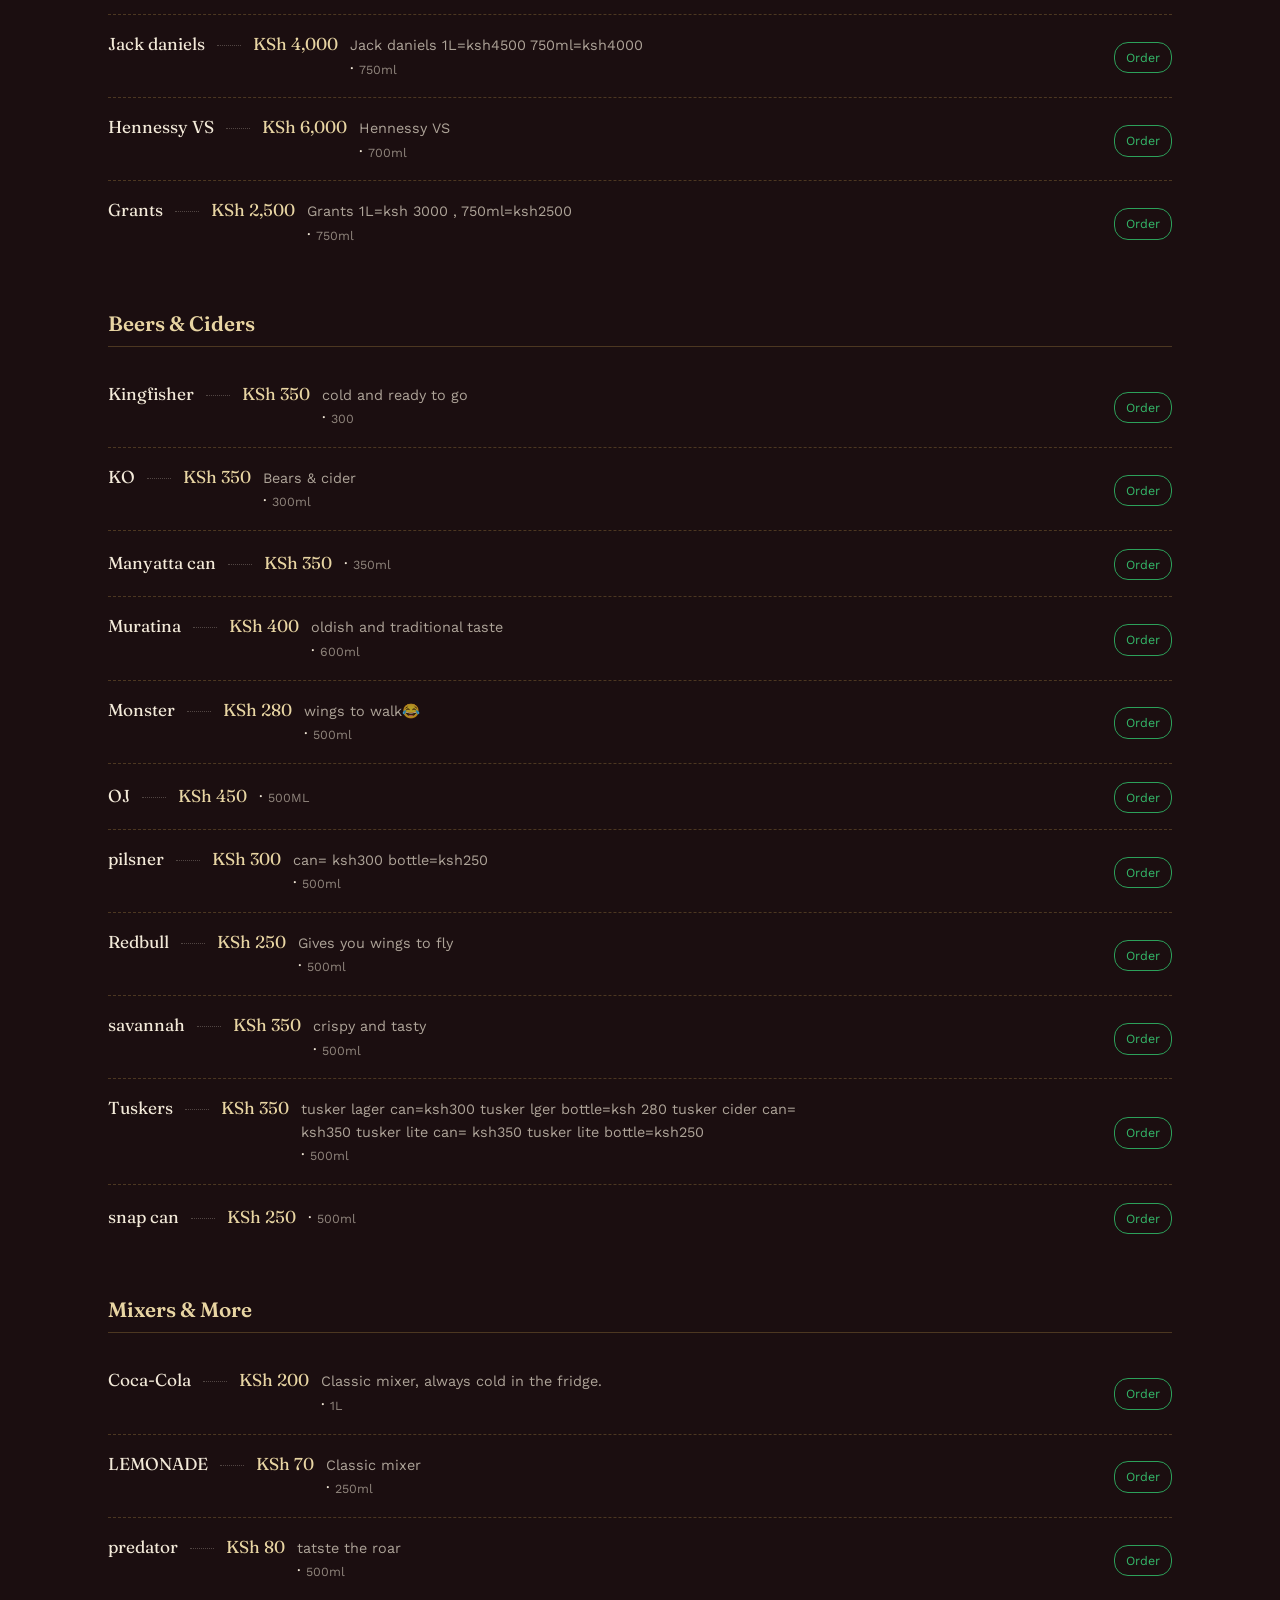
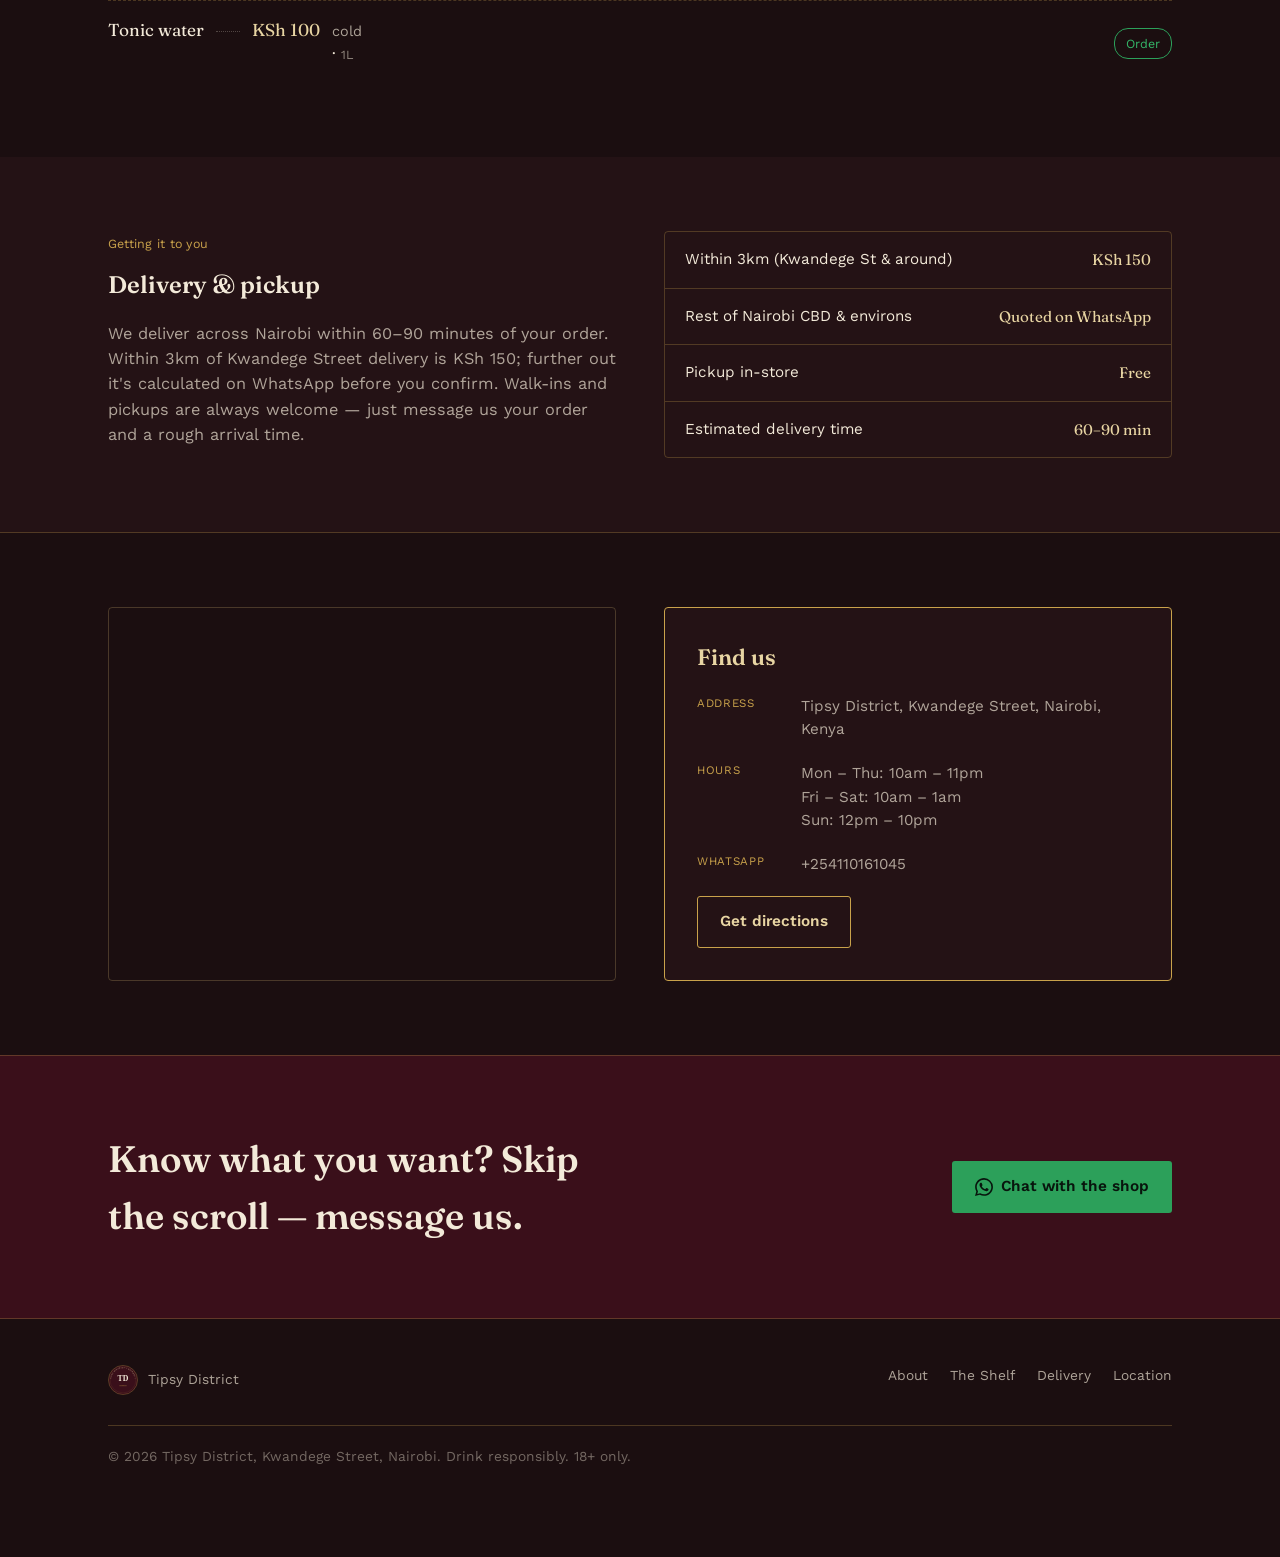
==== commit 46621cfc: "Update index.html" ====
--- a/tipsy-district/index.html
+++ b/tipsy-district/index.html
@@ -37,7 +37,7 @@
   <section class="hero">
     <div class="wrap">
       <div class="hero-copy">
-        <span class="eyebrow">Est. on Kwandege Street</span>
+        <span class="eyebrow">Est.2025 OFF Fedha Road Sanduku park</span>
         <h1>Tipsy<br>District</h1>
         <p class="hero-tagline">The neighbourhood cellar for wine, whisky, beer and everything worth raising a glass to — order on WhatsApp, we'll get it to your door.</p>
         <div class="hero-actions">
@@ -63,10 +63,10 @@
         <h2>Good bottles,<br>no pretence.</h2>
       </div>
       <div class="about-body">
-        <p id="aboutText">Loading…</p>
+        <p id="aboutText">This is the official website for the coolest joint in fedha sanduku park opposite aviation gate.You are all welcomed</p>
         <div class="about-stats">
-          <div><strong>60–90</strong><span>min average delivery</span></div>
-          <div><strong>4</strong><span>categories on the shelf</span></div>
+          <div><strong>30-60</strong><span>min average delivery</span></div>
+          <div><strong>ALL</strong><span>categories on the shelf</span></div>
           <div><strong>7</strong><span>days a week</span></div>
         </div>
       </div>
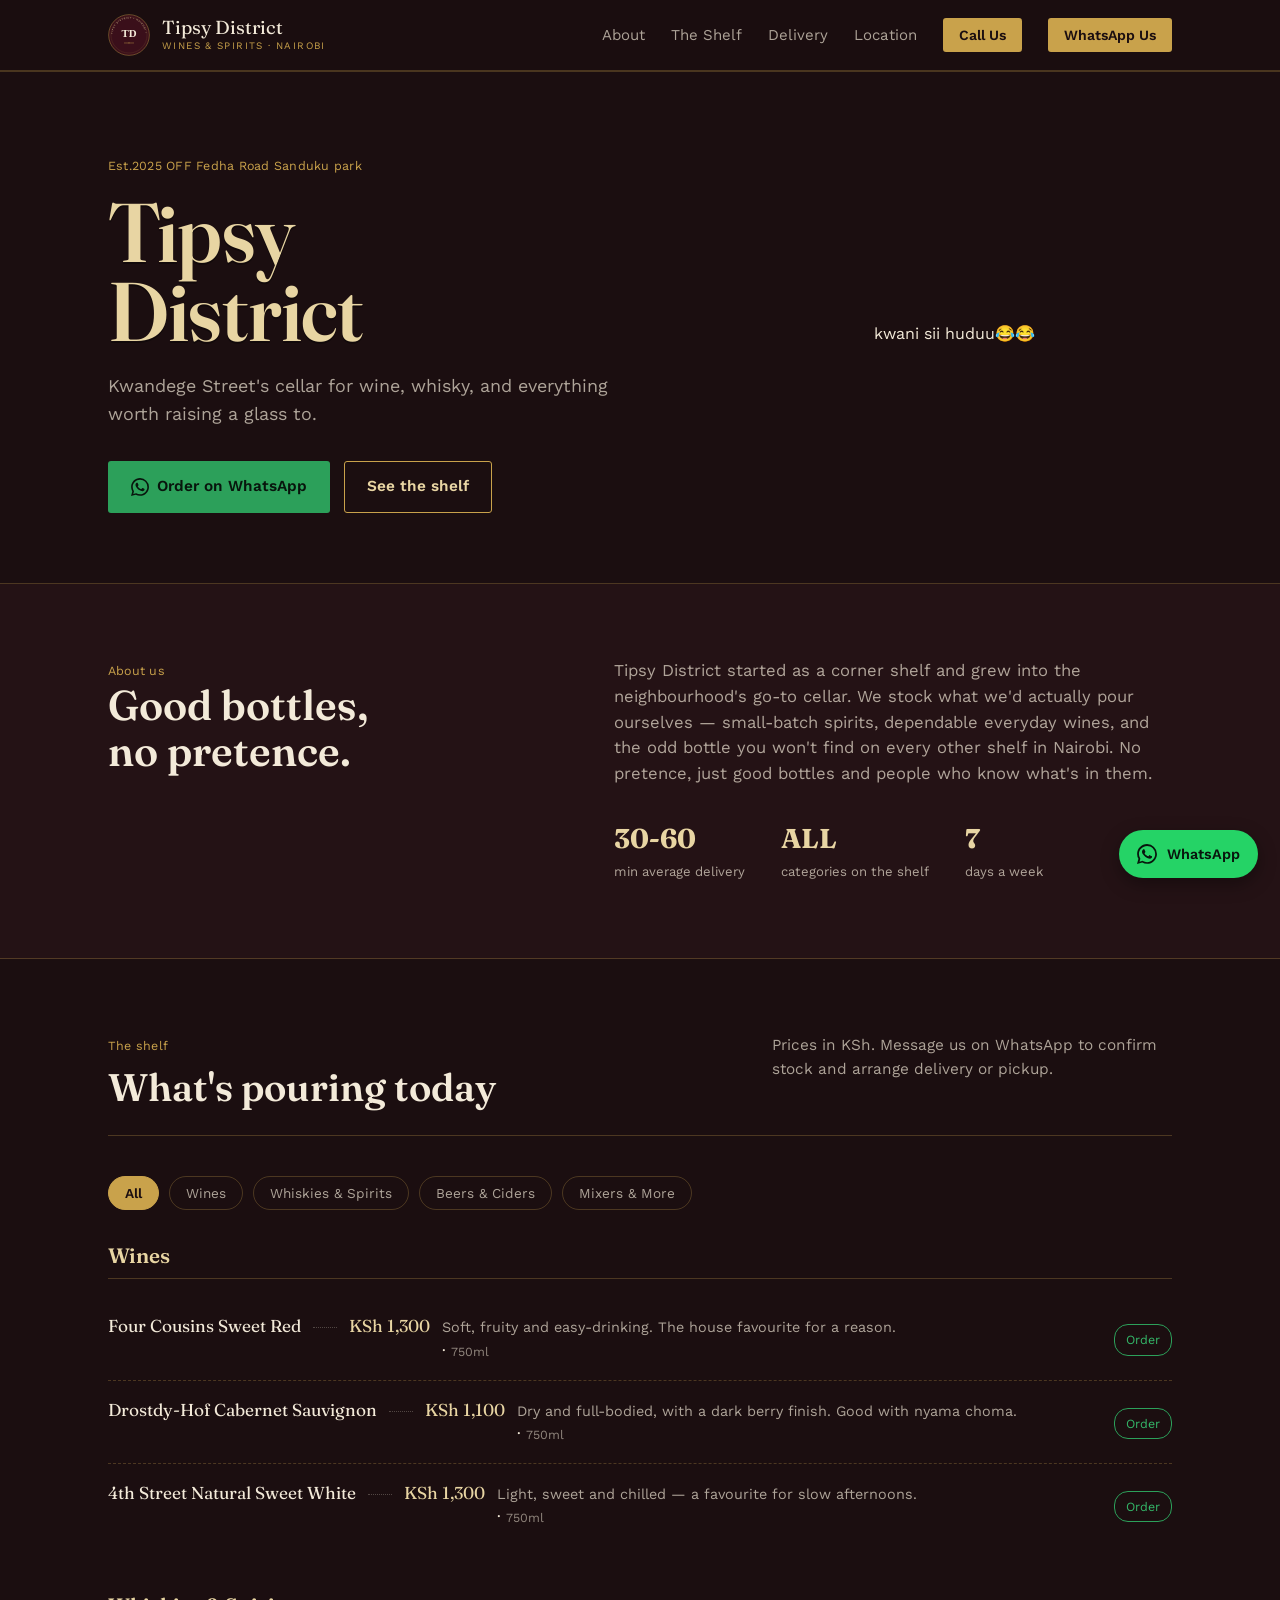
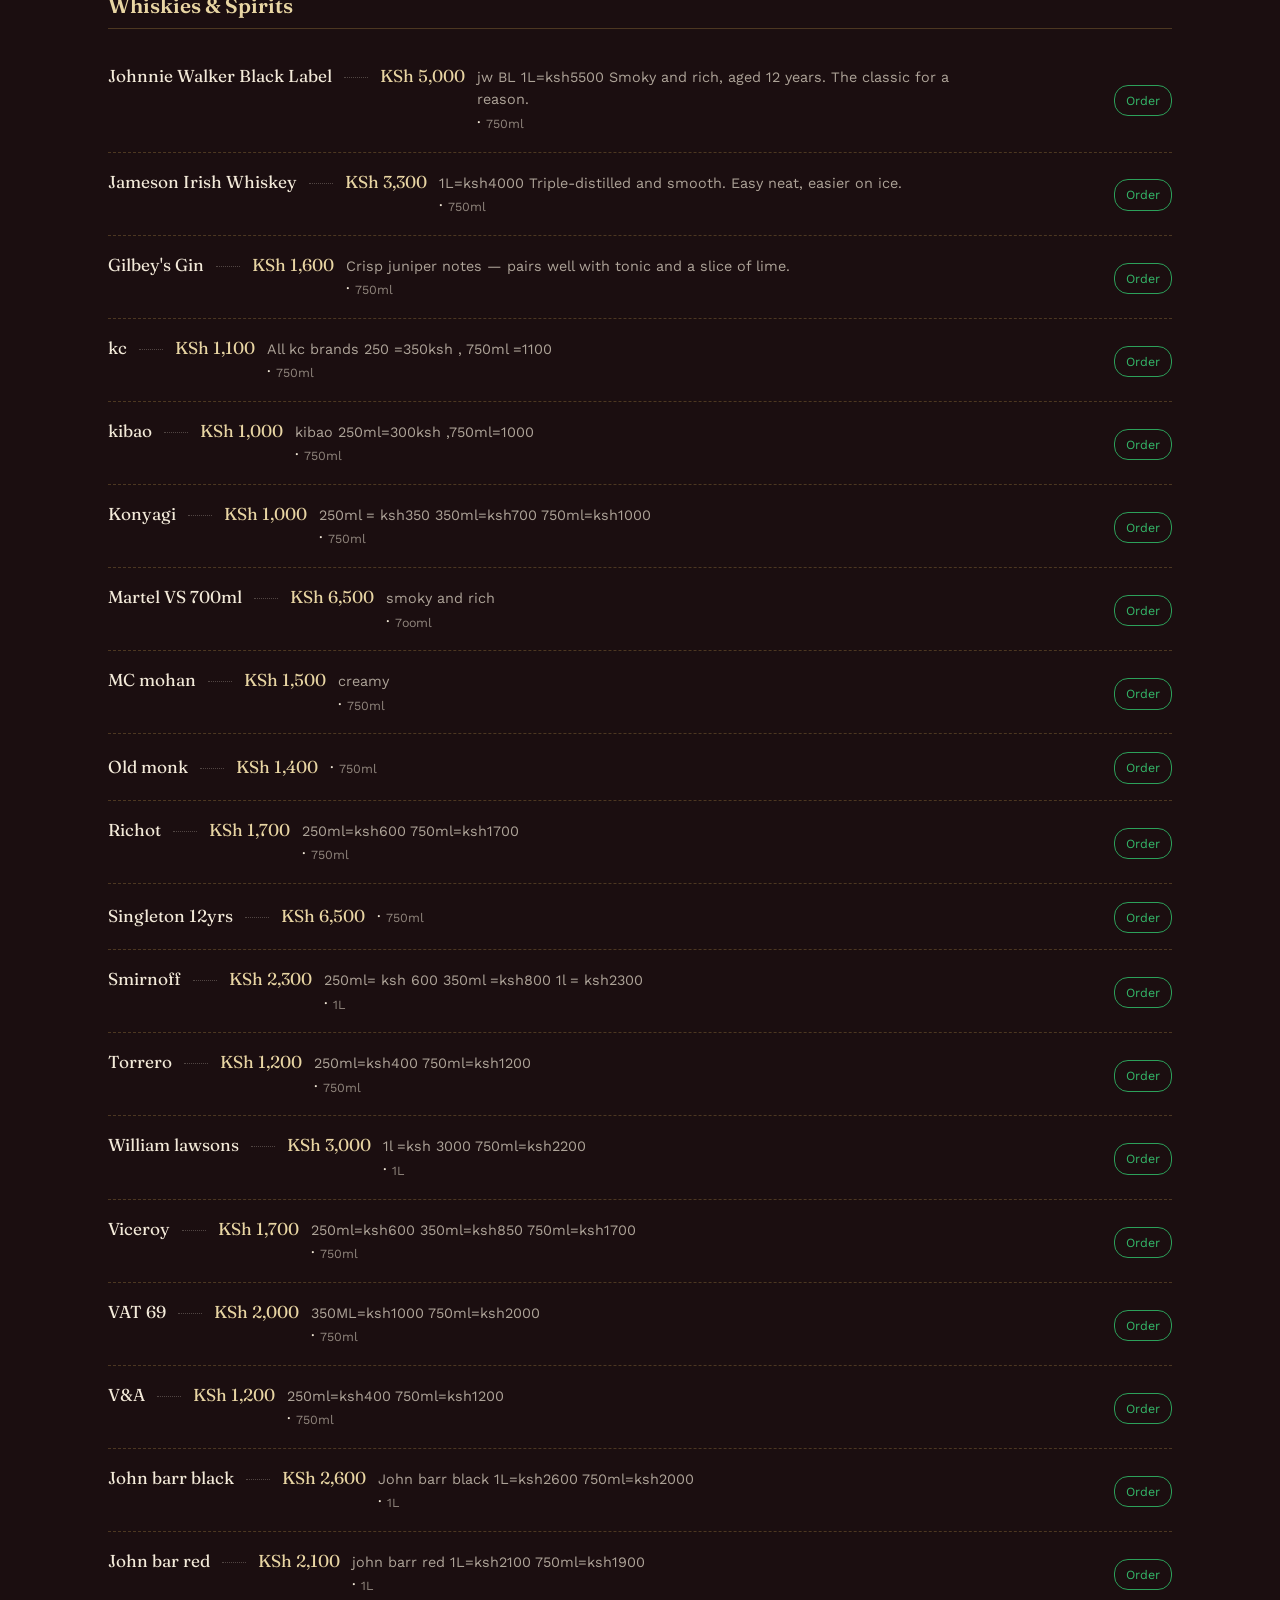
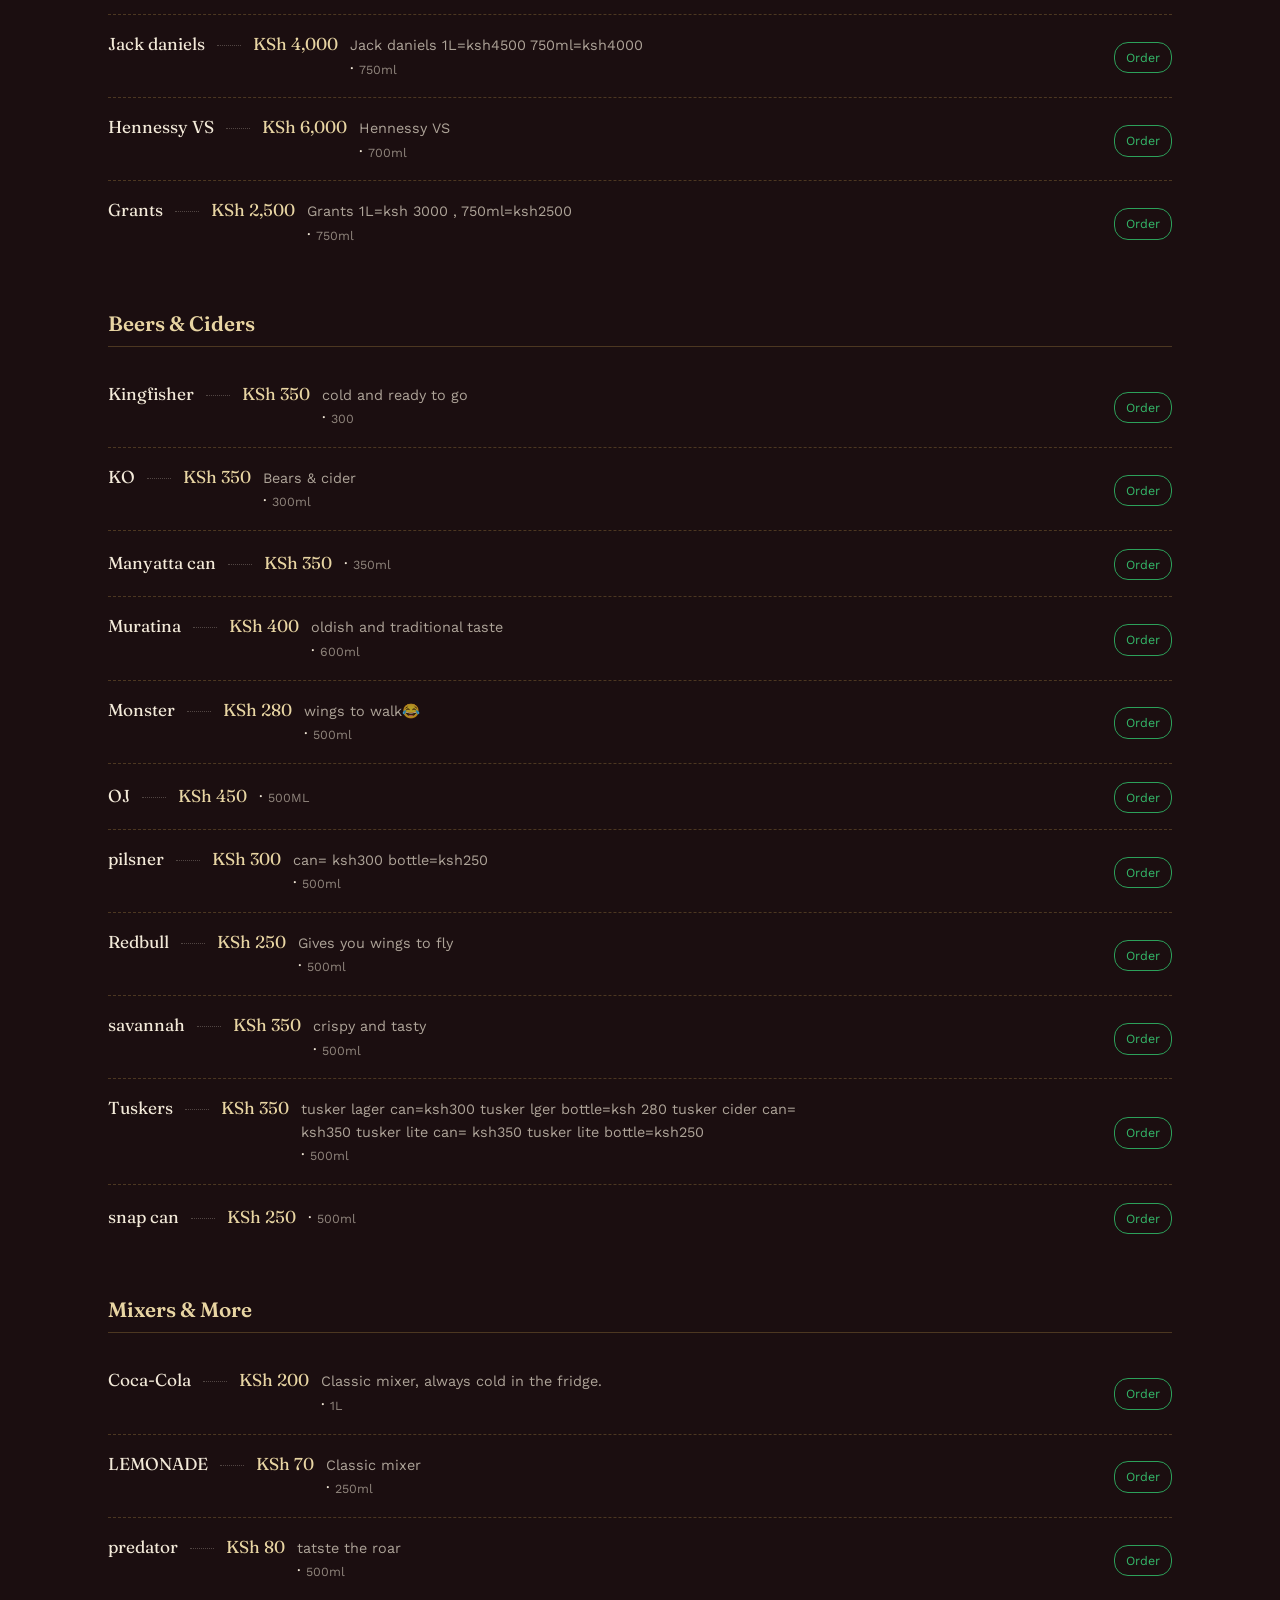
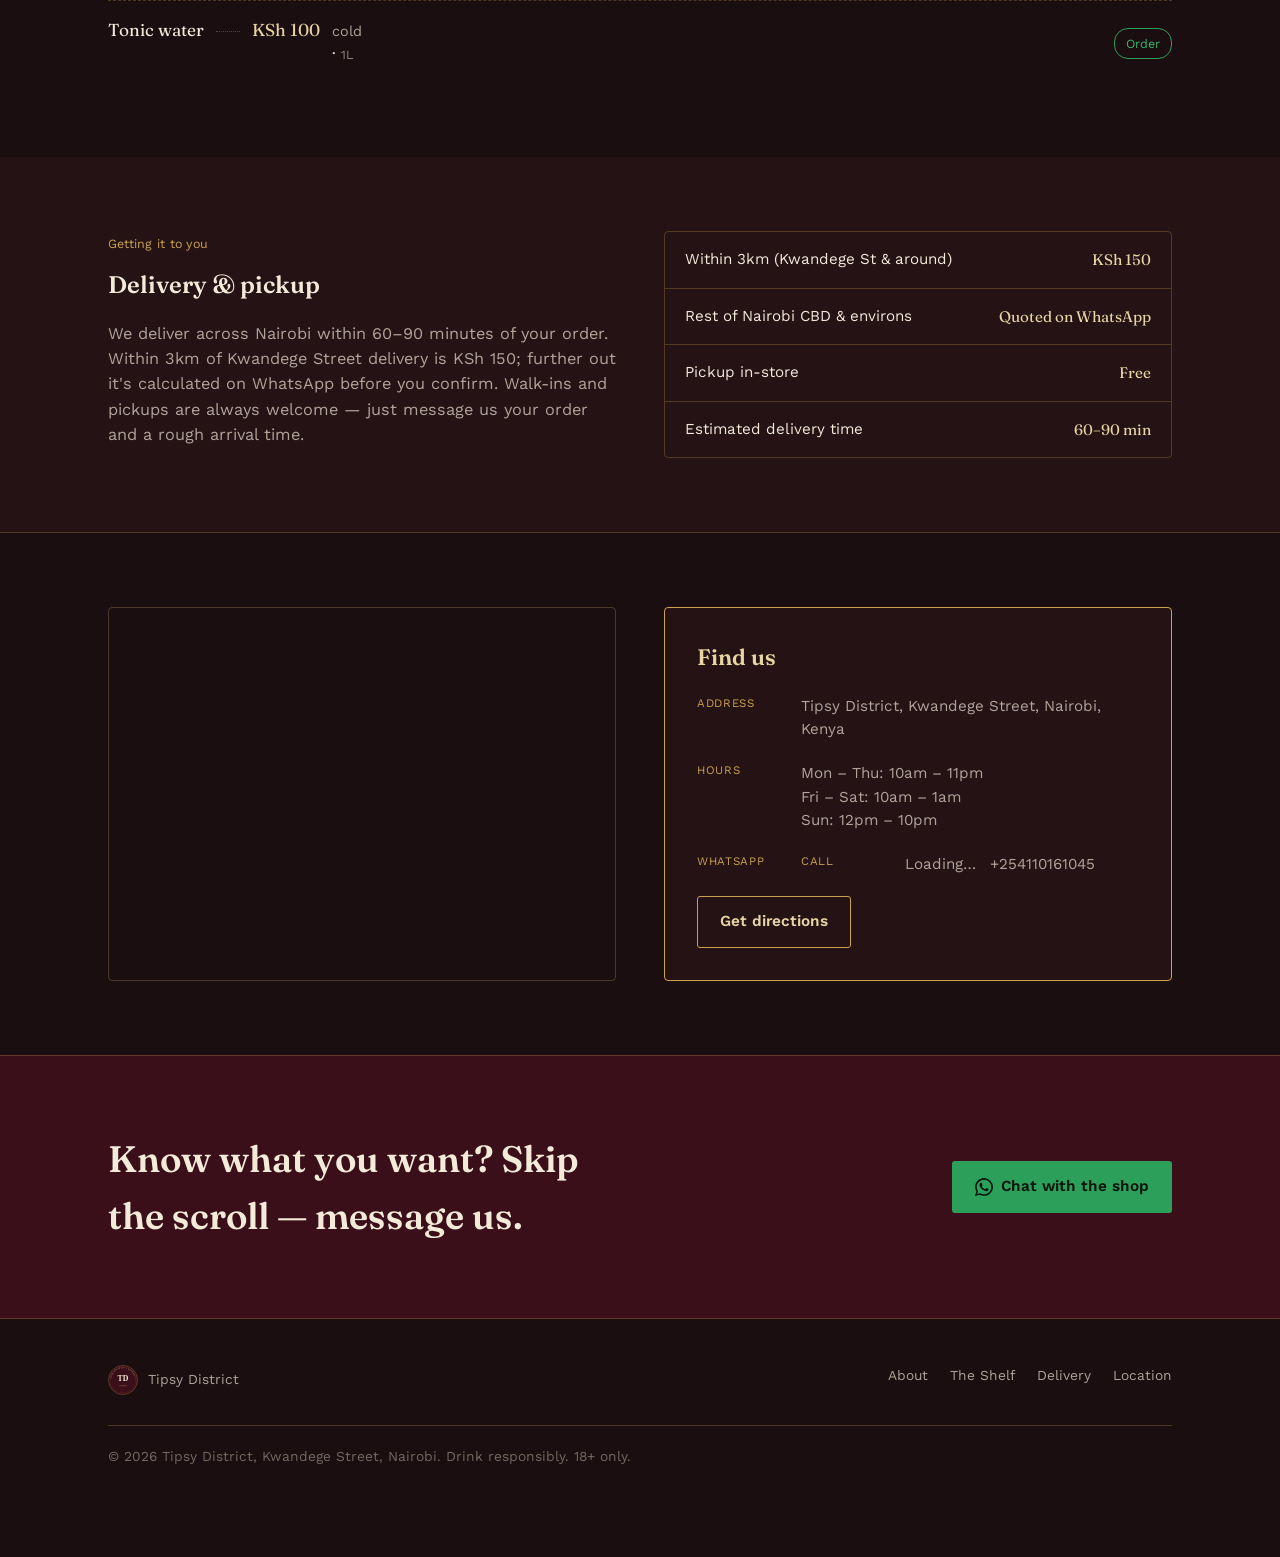
==== commit 3334c937: "Add 'Call Us' button and call information section" ====
--- a/tipsy-district/index.html
+++ b/tipsy-district/index.html
@@ -26,6 +26,7 @@
       <li><a href="#menu">The Shelf</a></li>
       <li><a href="#delivery">Delivery</a></li>
       <li><a href="#location">Location</a></li>
+      <li><a href="#" id="navCallBtn" class="nav-cta nav-cta-outline">Call Us</a></li>
       <li><a href="#contact" class="nav-cta">WhatsApp Us</a></li>
     </ul>
   </nav>
@@ -130,6 +131,10 @@
         </div>
         <div class="plaque-row">
           <span class="plaque-label">WHATSAPP</span>
+          <div class="plaque-row">
+  <span class="plaque-label">CALL</span>
+  <span class="plaque-value" id="callPhoneText">Loading…</span>
+</div>
           <span class="plaque-value" id="phoneText">Loading…</span>
         </div>
         <a href="#" class="btn btn-outline" id="directionsBtn" style="width: fit-content;" target="_blank" rel="noopener">Get directions</a>
